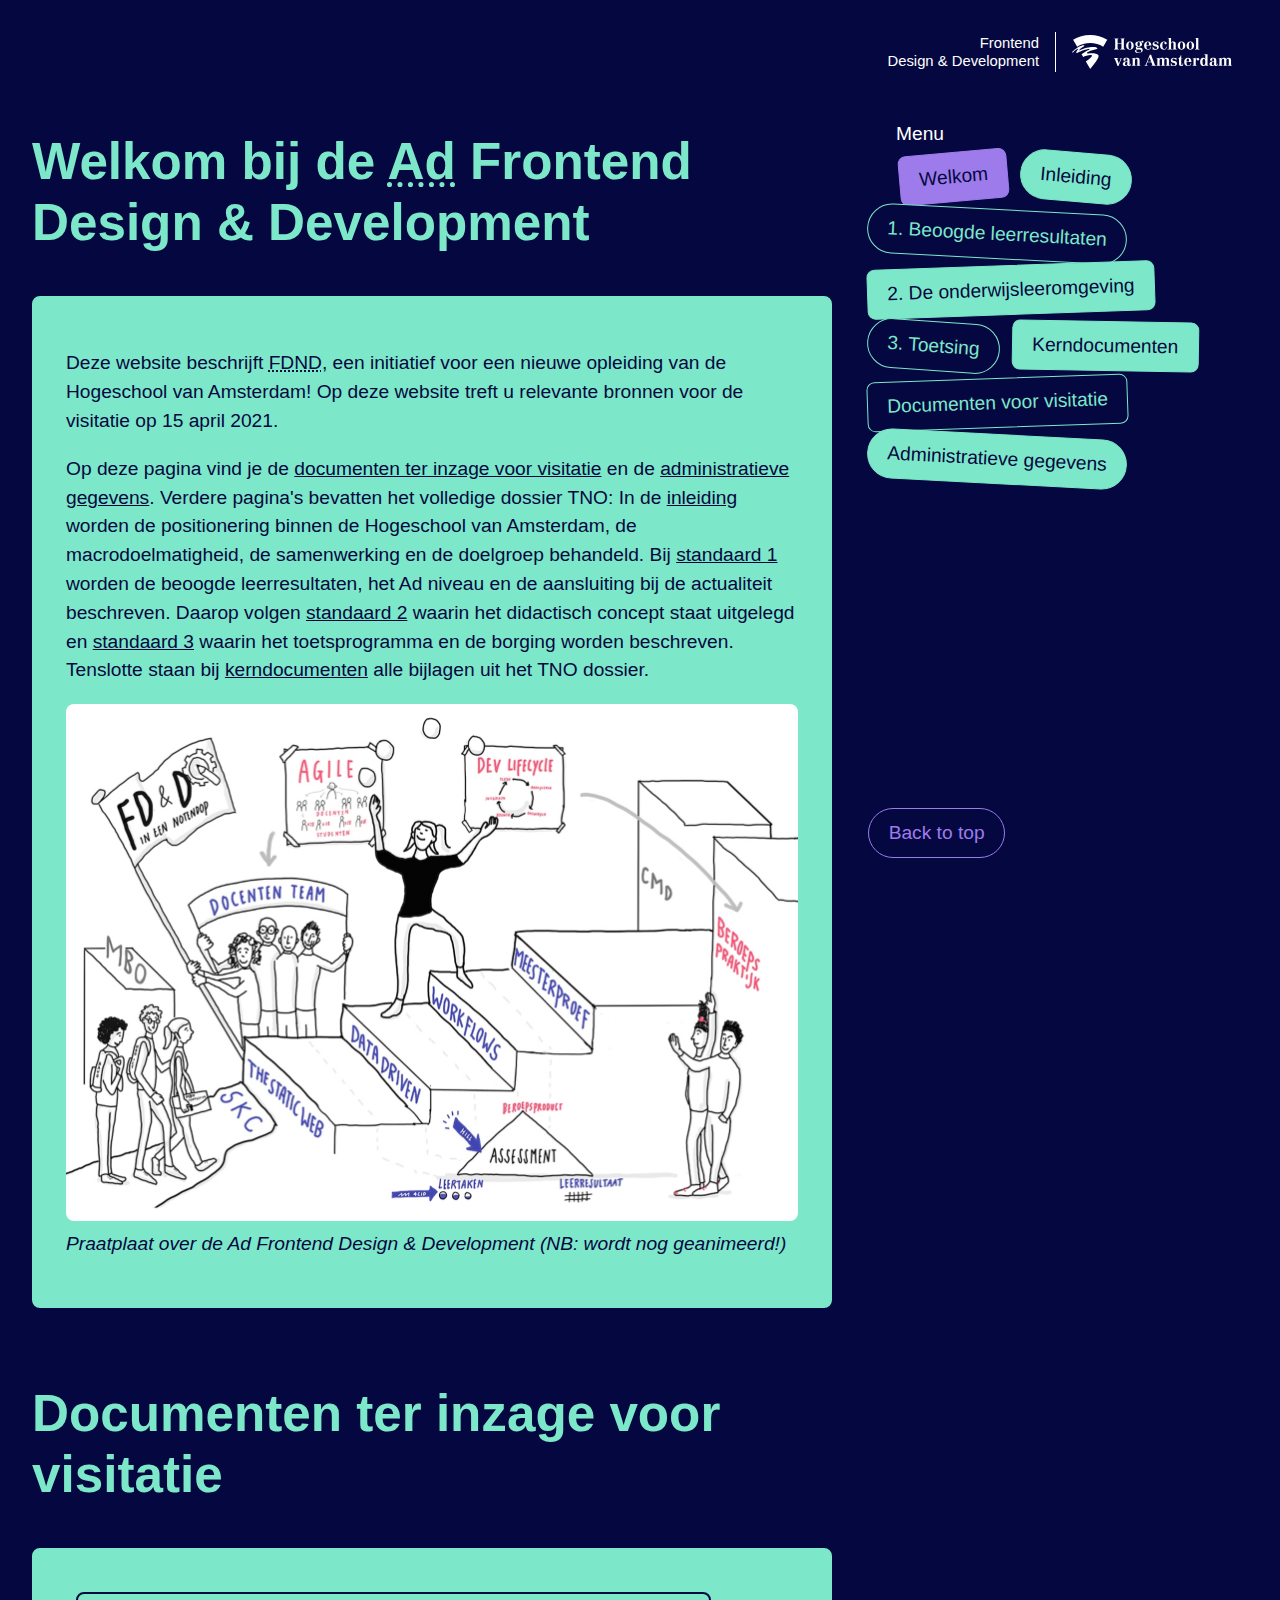
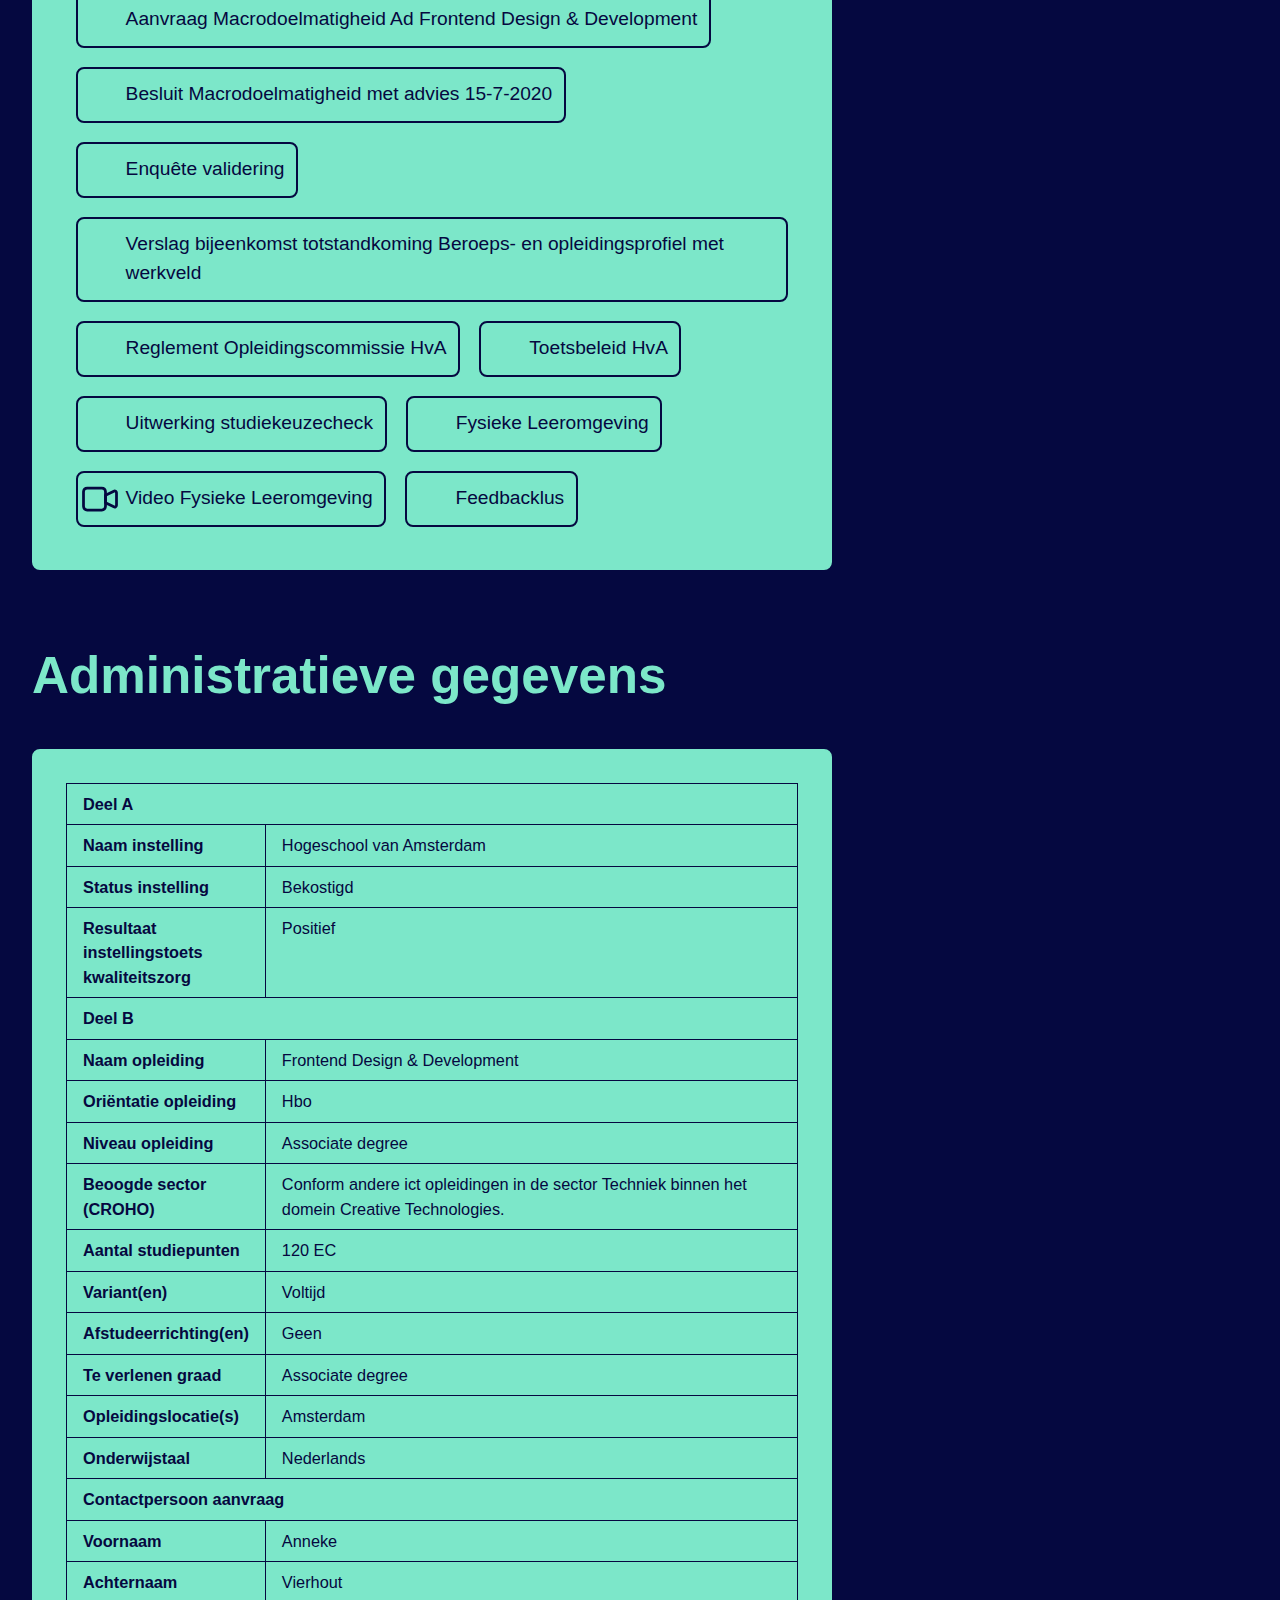
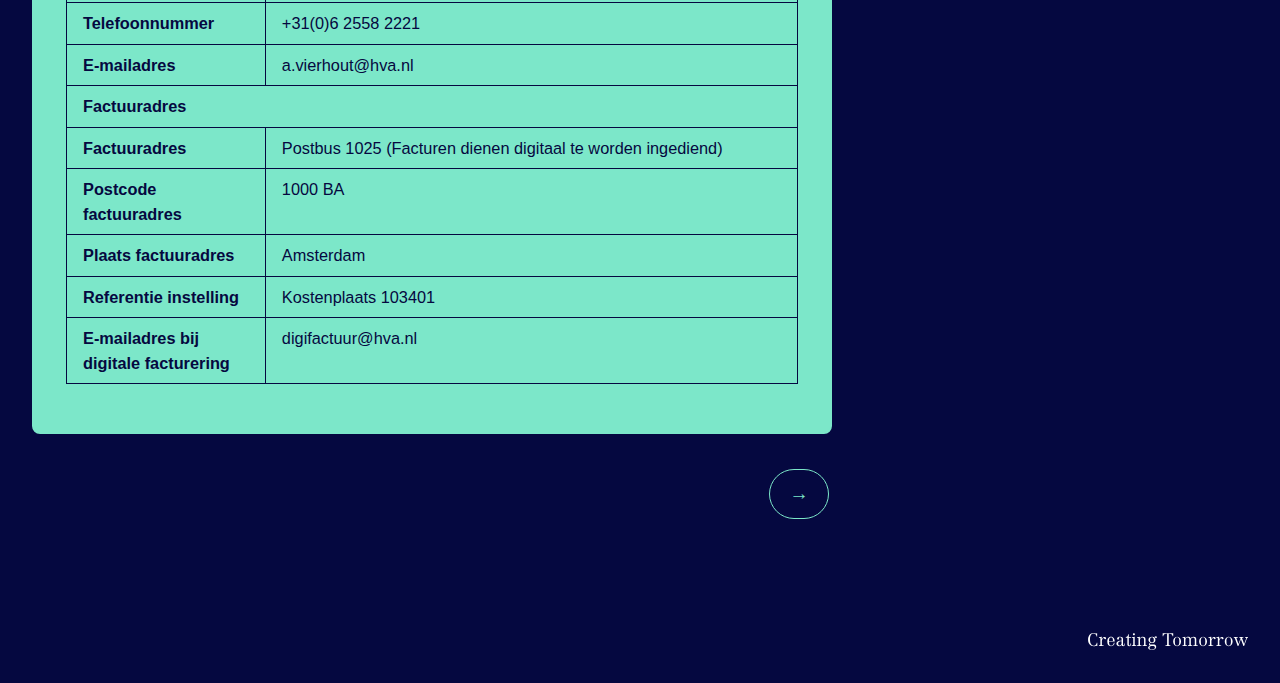
==== index.html @ d1c19afb "Merge branch 'main' of https://github.com/fdnd/visitatie into main" ====
<!DOCTYPE html>
<html lang="nl">
<head>
  <meta charset="UTF-8">
  <meta name="viewport" content="width=device-width, initial-scale=1.0">
  <title>Ad Frontend Design & Development - Visitatie</title>
  <meta name="description" content="Dé 2 jarige HBO opleiding voor Frontend designers en developers in Amsterdam.">
  <meta name="disabled-adaptations" content="watch">

  <meta property="og:url" content="https://visitatie.fdnd.nl">
  <meta property="og:type" content="website">
  <meta property="og:title" content="Ad Frontend Design & Development - Visitatie">
  <meta property="og:description" content="Dé 2 jarige HBO opleiding voor Frontend designers en developers in Amsterdam.">
  <!-- <link rel="stylesheet" href="https://styleguide.fdnd.nl/public/global.css">
  <link rel="stylesheet" href="https://styleguide.fdnd.nl/public/header.css"> -->
  <link rel="stylesheet" href="/public/app.css">
</head>
<body>

  <header>
    <h1><strong>Frontend</strong> Design & Development</h1>
    <img src="/assets/hvalogo.svg" alt="Hogeschool van Amsterdam">
  </header>

  <nav id=menu>
    <h2>Menu</h2>
    <ul>
      <li><a class=active href="index.html">Welkom</a></li>
      <li><a href="inleiding.html">Inleiding</a></li>
      <li><a href="leerresultaten.html">1. Beoogde leerresultaten</a></li>
      <li><a href="onderwijsleeromgeving.html">2. De onderwijsleeromgeving</a></li>
      <li><a href="toetsing.html">3. Toetsing</a></li>
      <li><a href="kerndocumenten.html">Kerndocumenten</a></li>
      <li><a href="#visitatie">Documenten voor visitatie</a></li>
      <li><a href="#administratieve-gegevens">Administratieve gegevens</a></li>
    </ul>
    <a href="#">Back to top</a>
  </nav>

  <main>
    <!-- WELKOM -->
    <article>
      <h2 id="welkom">Welkom bij de <abbr title="Associate degree">Ad</abbr> Frontend Design & Develop&shy;ment </h2>
      <div>
        <p>Deze website beschrijft <abbr title="Frontend Design & Development">FDND</abbr>, een initiatief voor een nieuwe opleiding van de Hogeschool van Amsterdam! Op deze website treft u relevante bronnen voor de visitatie op 15 april 2021.</p>

        <p>Op deze pagina vind je de <a href="#visitatie">documenten ter inzage voor visitatie</a> en de <a href="#administratieve-gegevens">administratieve gegevens</a>. Verdere pagina's bevatten het volledige dossier TNO: In de <a href="inleiding.html">inleiding</a> worden de positionering binnen de Hogeschool van Amsterdam, de macrodoelmatigheid, de samenwerking en de doelgroep behandeld. Bij <a href="leerresultaten.html">standaard 1</a> worden de beoogde leerresultaten, het Ad niveau en de aansluiting bij de actualiteit beschreven. Daarop volgen <a href="onderwijsleeromgeving.html">standaard 2</a> waarin het didactisch concept staat uitgelegd en <a href="toetsting.html">standaard 3</a> waarin het toetsprogramma en de borging worden beschreven. Tenslotte staan bij <a href="kerndocumenten.html">kerndocumenten</a> alle bijlagen uit het TNO dossier.</p>

        <figure>
          <img src="./assets/praatplaat.png" alt="Praatplaat over de Ad Frontend Design & Development">
          <figcaption>Praatplaat over de Ad Frontend Design & Development (NB: wordt nog geanimeerd!)</figcaption>
        </figure>
      </div>
    </article>

    <!-- DOCUMENTEN TER INZAGE -->
    <article id="visitatie">
      <h2>Documenten ter inzage voor visitatie</h2>
      <div>
        <ul>
          <li><a href="/assets/visitatie/AanvraagMacrodoelmatigheidAdFrontendDesignDevelopment.pdf">Aanvraag Macrodoelmatigheid Ad Frontend Design & Development</a></li>
          <li><a href="/assets/visitatie/BesluitMacrodoelmatigheidMetAdvies2020-034.pdf">Besluit Macrodoelmatigheid met advies 15-7-2020</a></li>
          <li><a href="/assets/visitatie/EnqueteWerkveldonderzoek(Responses)FDND.pdf">Enquête validering</a></li>
          <li><a href="/assets/visitatie/WerkveldsessieBeroepsEnOpleidingsprofielFDND.pdf">Verslag bijeenkomst totstandkoming Beroeps- en opleidingsprofiel met werkveld</a></li>
          <li><a href="/assets/visitatie/reglement-opleidingscommissie.pdf">Reglement Opleidingscommissie HvA</a></li>
          <li><a href="/assets/visitatie/toetsbeleid-hva.pdf">Toetsbeleid HvA</a></li>
          <li><a href="/assets/visitatie/StudiekeuzecheckFDND.pdf">Uitwerking studiekeuzecheck</a></li>
          <li><a href="/assets/visitatie/FysiekeLeeromgevingFDND.pdf">Fysieke Leeromgeving</a></li>
          <li><a class="video" href="/assets/visitatie/FysiekeLeeromgevingLBW.mp4">Video Fysieke Leeromgeving</a></li>
          <li><a href="/assets/visitatie/FeedbacklusFDND.pdf">Feedbacklus</a></li>
        </ul>
        </div>
    </article>

    <!-- ADMINISTRATIEVE GEGEVENS -->
    <article id="administratieve-gegevens">
      <h2>Admini&shy;stratieve gegevens</h2>
      <div>
        <div class="scrollable">
          <table>
            <tr><th colspan="2">Deel A</th></tr>
            <tr><th>Naam instelling</th><td>Hogeschool van Amsterdam</td></tr>
            <tr><th>Status instelling</th><td>Bekostigd</td></tr>
            <tr><th>Resultaat instellingstoets kwaliteitszorg</th><td>Positief</td></tr>

            <tr><th colspan="2">Deel B</th></tr>
            <tr><th>Naam opleiding</th><td>Frontend Design & Development</td></tr>
            <tr><th>Oriëntatie opleiding</th><td>Hbo</td></tr>
            <tr><th>Niveau opleiding</th><td>Associate degree</td></tr>
            <tr><th>Beoogde sector (CROHO)</th><td>Conform andere ict opleidingen in de sector Techniek binnen het domein Creative Technologies.</td></tr>
            <tr><th>Aantal studiepunten</th><td>120 EC</td></tr>
            <tr><th>Variant(en)</th><td>Voltijd</td></tr>
            <tr><th>Afstudeerrichting(en)</th><td>Geen</td></tr>
            <tr><th>Te verlenen graad</th><td>Associate degree</td></tr>
            <tr><th>Opleidingslocatie(s)</th><td>Amsterdam</td></tr>
            <tr><th>Onderwijstaal</th><td>Nederlands</td></tr>

            <tr><th colspan="2">Contactpersoon aanvraag</th></tr>
            <tr><th>Voornaam</th><td>Anneke</td></tr>
            <tr><th>Achternaam</th><td>Vierhout</td></tr>
            <tr><th>Telefoonnummer</th><td>+31(0)6 2558 2221</td></tr>
            <tr><th>E-mailadres</th><td>a.vierhout@hva.nl</td></tr>

            <tr><th colspan="2">Factuuradres</th></tr>
            <tr><th>Factuuradres</th><td>Postbus 1025 (Facturen dienen digitaal te worden ingediend)</td></tr>
            <tr><th>Postcode factuuradres</th><td>1000 BA</td></tr>
            <tr><th>Plaats factuuradres</th><td>Amsterdam</td></tr>
            <tr><th>Referentie instelling</th><td>Kostenplaats 103401</td></tr>
            <tr><th>E-mailadres bij digitale facturering</th><td>digifactuur@hva.nl</td></tr>
          </table>
        </div>
      </div>

    </article>

    <nav id=pagination>
      &nbsp;
      <a href="inleiding.html" title="volgende pagina: Inleiding">&rarr;</a>
    </nav>
    
  </main>

  <footer>
  </footer>

</body>
</html>
---- public/app.css ----
/* --global-- */
:root {
	--primary: #fff;
	--secondary: #050840;
	--highlight-primary:#7ce7c9;
	--highlight-secondary: #9d7beb;
   	--radius:.5rem;
    --pill: 2rem;
}
*,
*::before,
*::after {
	box-sizing: border-box;
}
html, body {
	position: relative;
}
html {
    line-height: 1.5;
    scroll-behavior: smooth;
}
body {
    margin: 0; padding: 0;
    box-sizing: border-box;
    font-family: "Open Sans", sans-serif;
    font-size: 1.2rem;
    background: var(--secondary);
    color: var(--primary);

    /* Creating Tomorrow payoff */
    background-image: url(/assets/hvapayoff.svg);
    background-position: bottom 2rem right 2rem;
    background-repeat: no-repeat;
    background-size: 10rem;
}
img {
	max-width:100%;
}
svg {
	width: 1.75rem;
	stroke: var(--secondary);
	stroke-width: 1.5;
	fill:none;
	stroke-linecap:round;
	stroke-linejoin: round;
}
mark {
    background-color: yellow;
}
a {
    color: var(--secondary);
    text-decoration: underline;
}
figure {
    margin: 1rem 0;
}
figcaption {
    color: var(--secondary);
    font-style: italic;
    font-size: 1em;
    padding-left:0
}
main img {
    border-radius: var(--radius);
}

/* HVA HEADER */
header {
    display: flex;
    padding: 1rem 2rem 0 0;
    flex-direction: row;
    justify-content: space-between;
    align-items: center;
    justify-content: flex-end;
}
header img {
    width: 10rem;
}
header h1 {
    color: var(--primary);
    font-size: calc(12px + 2 * ((100vw - 320px) / 680));
    font-weight: normal;
    line-height:1.25;
    margin: 0 1rem;
    text-align:right;
    padding:.1rem 1rem .1rem 0;
    border-right:1px solid var(--primary);
    display: flex;
    flex-direction: column;
    align-items: flex-end;
}
header h1 strong {
    font-weight: normal;
    position: relative;
    display:flex;
}

/* NAVIGATIE */
nav#menu {
    padding: 1rem;
    margin-top: 2rem;
}
nav#menu h2{
    font-size: 1em;
    font-weight: normal;
}
nav#menu ul {
    margin:0; padding:0;
    display: inline;
    list-style:none;
}
nav#menu ul li {
    display: inline;
}
nav#menu a {
    display: inline-block;
    margin: .2rem;
    padding: .6rem 1.2rem;
    background:var(--secondary);
    color: var(--highlight-primary);
    border: 1px solid var(--highlight-primary);
    border-radius: var(--pill);
    font-weight: normal;
    text-decoration: none;
}
nav#menu a:hover,
nav#menu a:focus {
    background:var(--highlight-primary);
    color: var(--secondary);
}
nav#menu li:nth-of-type(1) a {
    border-radius: var(--radius);
    transform-origin: center center;
    transform: rotate(-5deg);
}
nav#menu li:nth-of-type(2) a {
    transform-origin: center center;
    transform: rotate(5deg);
    background:var(--highlight-primary);
    color: var(--secondary);
}
nav#menu li:nth-of-type(2) a:hover,
nav#menu li:nth-of-type(2) a:focus {
    background:var(--secondary);
    color: var(--highlight-primary);
}
nav#menu li:nth-of-type(3) a {
    transform-origin: center center;
    transform: rotate(3deg);
}
nav#menu li:nth-of-type(4) a {
    border-radius: var(--radius);
    transform-origin: center center;
    transform: rotate(-2deg);
    background:var(--highlight-primary);
    color: var(--secondary);
}
nav#menu li:nth-of-type(4) a:hover,
nav#menu li:nth-of-type(4) a:focus {
    background:var(--secondary);
    color: var(--highlight-primary);
}
nav#menu li:nth-of-type(5) a {
    transform-origin: center center;
    transform: rotate(4deg);
}
nav#menu li:nth-of-type(6) a {
    border-radius: var(--radius);
    background:var(--highlight-primary);
    color: var(--secondary);
    transform-origin: center center;
    transform: rotate(1deg);
}
nav#menu li:nth-of-type(6) a:hover,
nav#menu li:nth-of-type(6) a:focus {
    background:var(--secondary);
    color: var(--highlight-primary);
}
nav#menu li:nth-of-type(7) a {
    border-radius: var(--radius);
    transform-origin: center center;
    transform: rotate(-2deg);
}
nav#menu li:nth-of-type(8) a {
    background:var(--highlight-primary);
    color: var(--secondary);
    transform-origin: center center;
    transform: rotate(3deg);
}
nav#menu li:nth-of-type(8) a:hover,
nav#menu li:nth-of-type(8) a:focus {
    background:var(--secondary);
    color: var(--highlight-primary);
}

nav#menu li:nth-of-type(1) a.active,
nav#menu li:nth-of-type(2) a.active,
nav#menu li:nth-of-type(3) a.active,
nav#menu li:nth-of-type(4) a.active,
nav#menu li:nth-of-type(5) a.active,
nav#menu li:nth-of-type(6) a.active,
nav#menu li:nth-of-type(7) a.active,
nav#menu li:nth-of-type(8) a.active {
    background: var(--highlight-secondary);
    border-color: var(--highlight-secondary);
    color: var(--secondary);
}
nav#menu > a {
    position: fixed;
    bottom: 2em;
    right: 1em;
    color: var(--highlight-secondary);
    border-color: var(--highlight-secondary);
}
nav#menu > a:hover,
nav#menu > a:focus {
    background: var(--highlight-secondary);
    color: var(--secondary);
}

/* PAGINATION */
nav#pagination{
    margin: 0; 
    padding: 0.5rem;
    display: flex;
    justify-content:space-between;
    align-items: center;
    flex-wrap: wrap;
}
nav#pagination a{
    display: inline-block;
    margin: .2rem;
    padding: .6rem 1.2rem;
    background:var(--secondary);
    color: var(--highlight-primary);
    border: 1px solid var(--highlight-primary);
    border-radius: var(--pill);
    font-weight: normal;
    text-decoration: none;
}
nav#pagination a:hover,
nav#pagination a:focus {
    background:var(--highlight-primary);
    color: var(--secondary);
}

/* ARTICLES */
article {
    margin: 0; padding: 0.5rem;
}
article > div {
    padding: 1rem;
    background: var(--highlight-primary);
    color:var(--secondary);
    border: 2px solid var(--highlight-primary);
    border-radius: var(--radius);
}
article h2 {
    color:var(--highlight-primary);
    font-size: 3.2rem;
    line-height: 1.2;
}
article h3 {
    color: var(--secondary);    
    border-radius: var(--radius);
    margin: 3.2rem 0;

    /* check! */
    font-size: 2.4rem;
    font-weight: normal;
    line-height: 1.2;
}
article#kerndocumenten ul,
article#visitatie ul {
    display: flex;
    flex-direction: row;
    flex-wrap: wrap;
    list-style: none;
    margin: 0; padding: 0;
}
article#kerndocumenten li a,
article#visitatie li a {
    display: block;
    margin: .6rem;
    padding: .6em;
    border: 2px solid var(--secondary);
    border-radius: var(--radius);
    font-weight: normal;
    text-decoration: none;
    background-image: url(/assets/doc.svg);
    background-position: center left;
    background-repeat: no-repeat;
    padding-left: 3rem;
}
article#kerndocumenten li a:hover,
article#visitatie li a:hover {
    background: var(--secondary);
    background-image: url(/assets/doc_hl.svg);
    background-position: center left;
    background-repeat: no-repeat;
    color: var(--highlight-primary);
}
article#visitatie li a.video {
    background-image: url(/assets/vid.svg);
}
article#visitatie li a.video:hover {
    background-image: url(/assets/vid_hl.svg);
}

/* TABLES */
table {
    color: var(--secondary);
    margin-bottom: 1rem;
    font-size: .85em;
    border-collapse: collapse;
}
table caption {
    color: var(--secondary);
    font-style: italic;
    font-size: 1em;
    padding: 0 0 .2rem 0;
}
table * {
    text-align:left;
    vertical-align: top;
    padding:.5rem 1rem;
}
table th,
table td {
    margin: 0;
    border: 1px solid var(--secondary);
}
th:first-of-type {
    width:2rem
}
table th {
    width:20%;
}
table sup {
    padding: 0;
    font-size: .6rem;
}
table.leerresultaten tbody th {
    white-space: nowrap;
    vertical-align: top;
}
table#organogram tr:nth-of-type(2) th {
    vertical-align: bottom;
}
table#semester td span,
table#semester td em,
table#semester td:nth-of-type(4),
table#semester td:nth-of-type(8) {
    white-space: nowrap;
}
div.scrollable {
    overflow-x:auto;
}
footer {
    display:flex;
    justify-content: flex-end;
    align-items: flex-end;
    margin-top: 6rem;
    padding:1rem 0 1rem 1rem;
}

@media (min-width:60rem) {
    body {
        display: grid;
        padding: 1rem;
        grid-template-columns: auto 26rem;
        grid-template-areas:
            "header header"
            "main nav"
            "footer footer";
    }
    header {
        grid-area: header;
    }
    main {
        max-width: calc(100vw - 28rem);
        grid-area: main;
    }
    article { padding: 1rem;}
    article > div { padding: 2rem;}
    nav#pagination{ padding: 1rem;}
    nav#menu {
        /* display: inline-block; */
        grid-area: nav;
    }
    nav#menu > a {
        right: 17rem;
    }
    nav#menu h2 {
        margin:0 0 0 2rem;
    }
    nav#menu ul {
        padding:0 2rem
    }
    nav#menu ul li {
        white-space: nowrap;
    }
    footer {
        grid-area: footer;
    }
}
@media (min-width: 90rem) {
    body {
        display: grid;
        padding: 1rem;
        grid-template-columns: 60rem 30rem auto;
        grid-template-areas:
            "header header header"
            "main nav ."
            "footer footer footer";
    }
    nav#menu > a {
        left: 62rem;
        right: auto;
    }
}
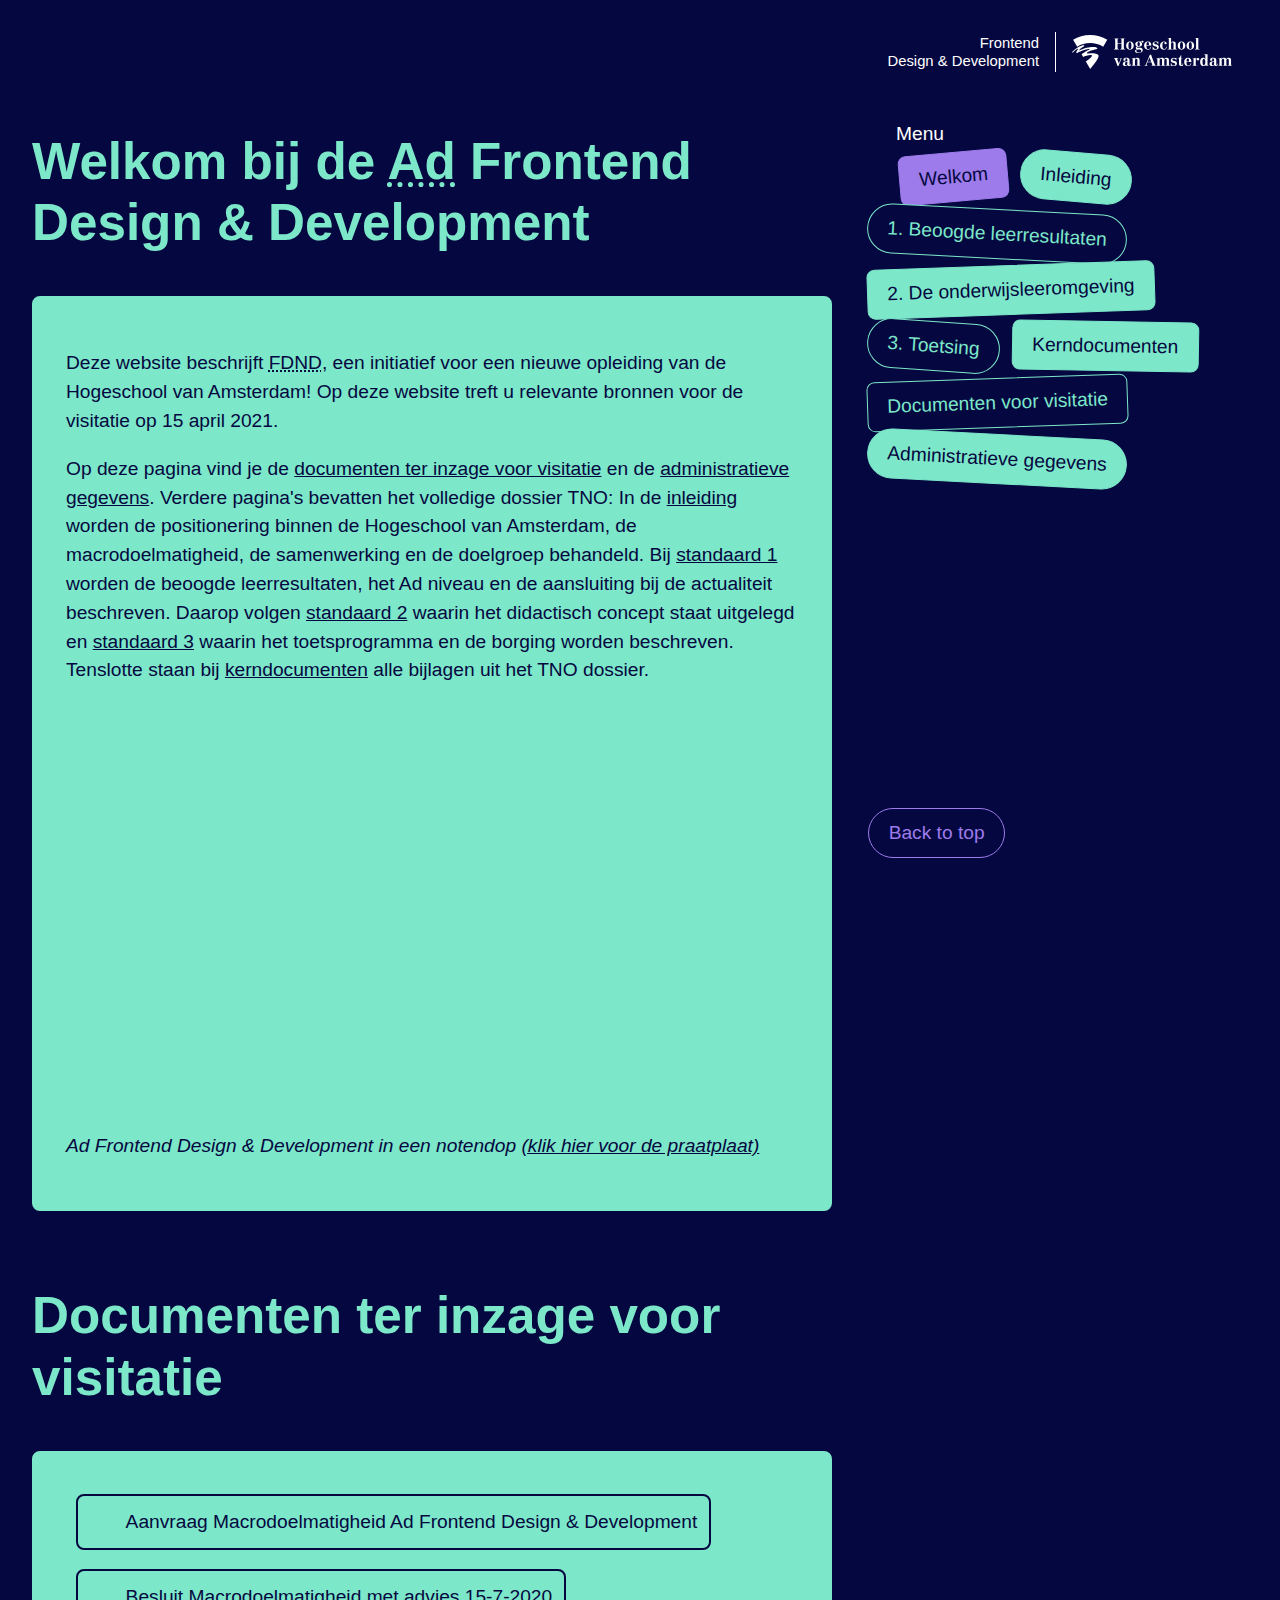
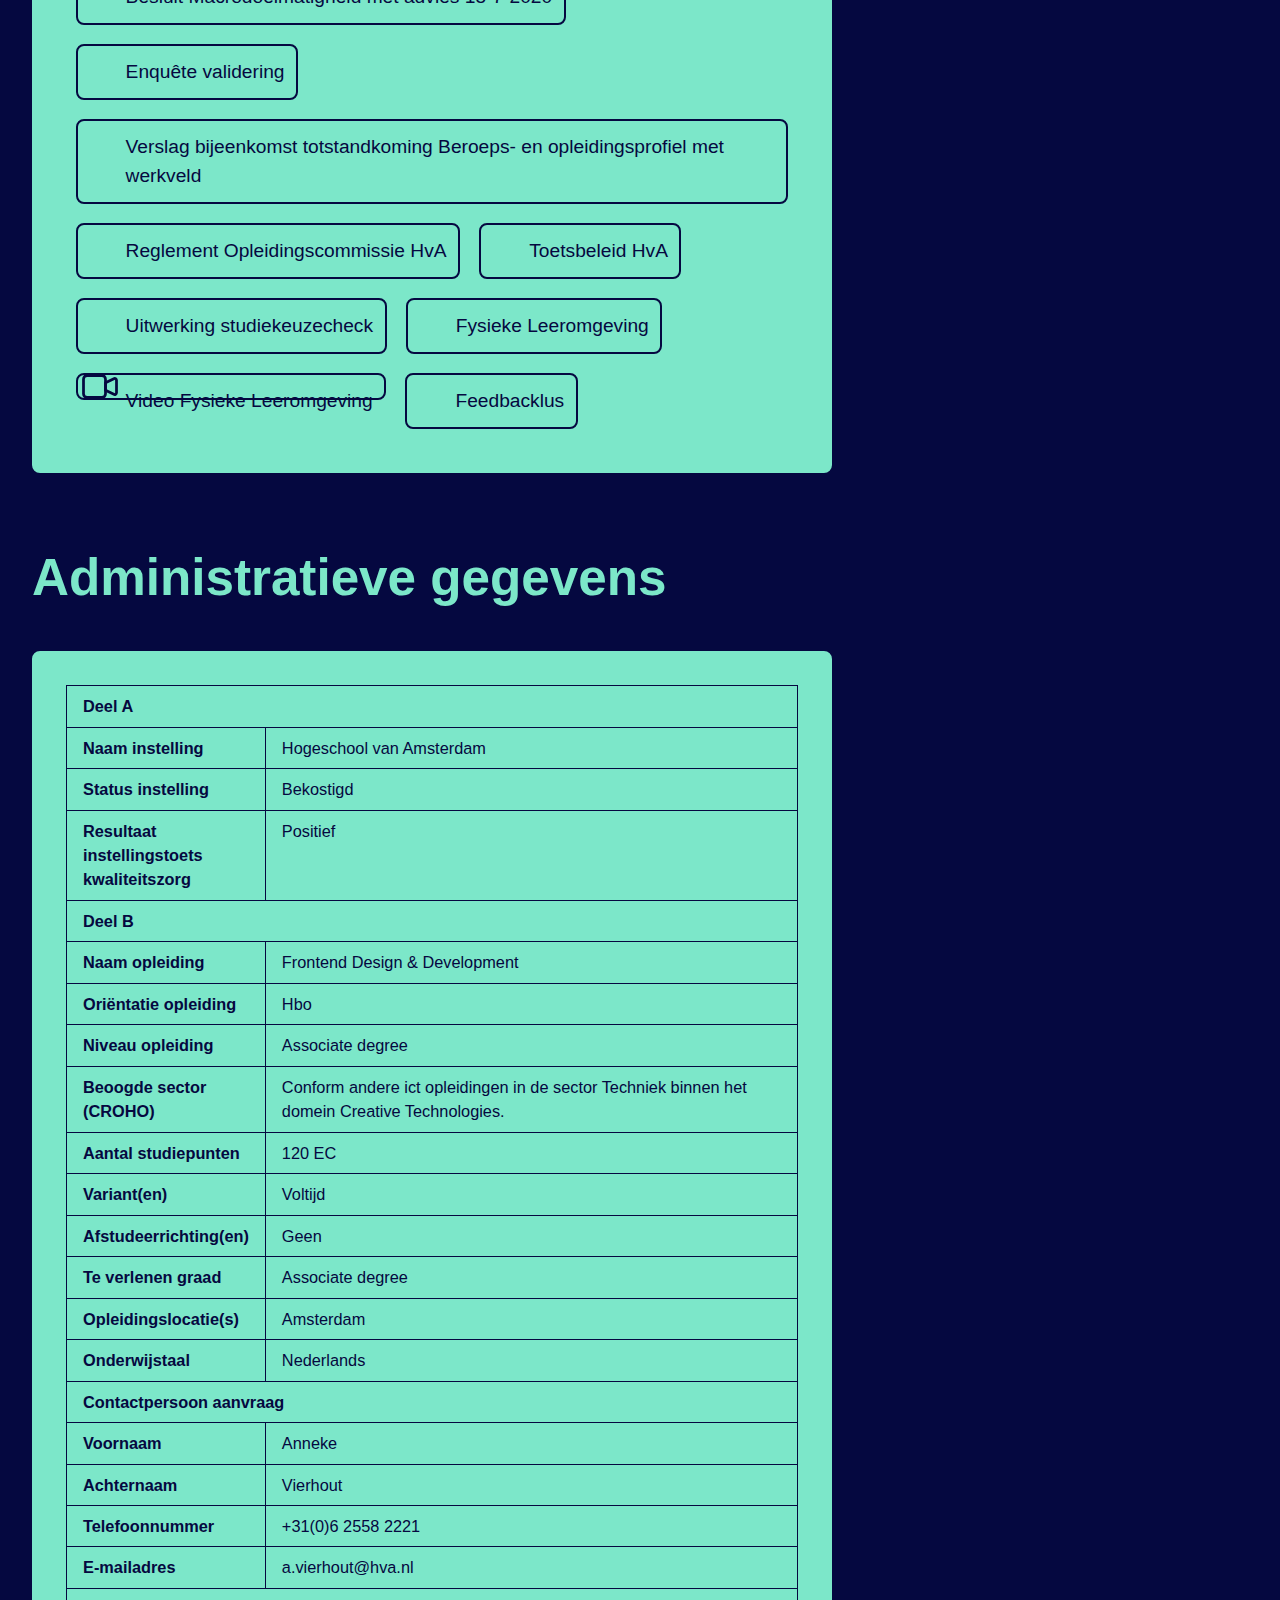
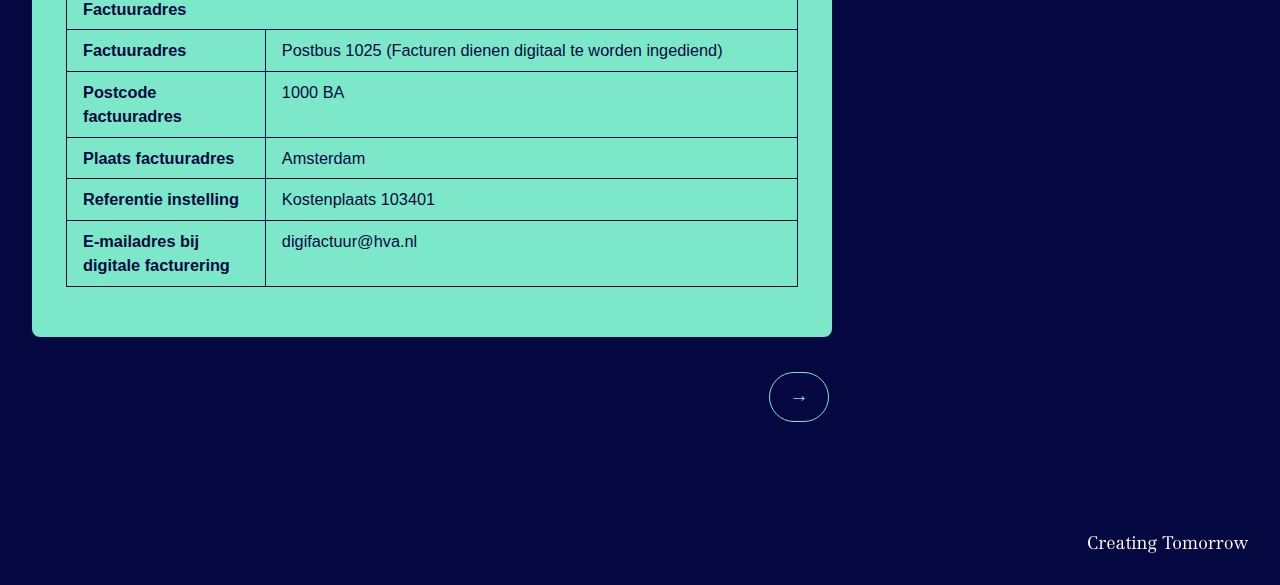
==== commit 4e864f4b: "implemented video" ====
--- a/index.html
+++ b/index.html
@@ -46,9 +46,12 @@
 
         <p>Op deze pagina vind je de <a href="#visitatie">documenten ter inzage voor visitatie</a> en de <a href="#administratieve-gegevens">administratieve gegevens</a>. Verdere pagina's bevatten het volledige dossier TNO: In de <a href="inleiding.html">inleiding</a> worden de positionering binnen de Hogeschool van Amsterdam, de macrodoelmatigheid, de samenwerking en de doelgroep behandeld. Bij <a href="leerresultaten.html">standaard 1</a> worden de beoogde leerresultaten, het Ad niveau en de aansluiting bij de actualiteit beschreven. Daarop volgen <a href="onderwijsleeromgeving.html">standaard 2</a> waarin het didactisch concept staat uitgelegd en <a href="toetsting.html">standaard 3</a> waarin het toetsprogramma en de borging worden beschreven. Tenslotte staan bij <a href="kerndocumenten.html">kerndocumenten</a> alle bijlagen uit het TNO dossier.</p>
 
+        <div class="video">
+          <iframe width="560" height="315" src="https://www.youtube.com/embed/E86bro4J6zc?modestbranding=1&autohide=1&showinfo=0&controls=0" frameborder="0" allow="accelerometer; autoplay; encrypted-media; gyroscope; picture-in-picture" allowfullscreen></iframe>
+          
+        </div>
         <figure>
-          <img src="./assets/praatplaat.png" alt="Praatplaat over de Ad Frontend Design & Development">
-          <figcaption>Praatplaat over de Ad Frontend Design & Development (NB: wordt nog geanimeerd!)</figcaption>
+          <figcaption>Ad Frontend Design & Development in een notendop <a href="./assets/praatplaat.png">(klik hier voor de praatplaat)</a></figcaption>
         </figure>
       </div>
     </article>
@@ -64,7 +67,7 @@
           <li><a href="/assets/visitatie/WerkveldsessieBeroepsEnOpleidingsprofielFDND.pdf">Verslag bijeenkomst totstandkoming Beroeps- en opleidingsprofiel met werkveld</a></li>
           <li><a href="/assets/visitatie/reglement-opleidingscommissie.pdf">Reglement Opleidingscommissie HvA</a></li>
           <li><a href="/assets/visitatie/toetsbeleid-hva.pdf">Toetsbeleid HvA</a></li>
-          <li><a href="/assets/visitatie/StudiekeuzecheckFDND.pdf">Uitwerking studiekeuzecheck</a></li>
+          <li><a href="/assets/visitatie/Studiekeuzecheck.pdf">Uitwerking studiekeuzecheck</a></li>
           <li><a href="/assets/visitatie/FysiekeLeeromgevingFDND.pdf">Fysieke Leeromgeving</a></li>
           <li><a class="video" href="/assets/visitatie/FysiekeLeeromgevingLBW.mp4">Video Fysieke Leeromgeving</a></li>
           <li><a href="/assets/visitatie/FeedbacklusFDND.pdf">Feedbacklus</a></li>
--- a/public/app.css
+++ b/public/app.css
@@ -59,6 +59,21 @@
     font-style: italic;
     font-size: 1em;
     padding-left:0
+}
+.video {
+    position: relative;
+    padding-bottom: 56.25%; /* 16:9 */
+    height: 0;
+}
+.video iframe {
+    position: absolute;
+    top: 0;
+    left: 0;
+    width: 100%;
+    height: 100%;
+}
+.video p {
+    clear: both;
 }
 main img {
     border-radius: var(--radius);
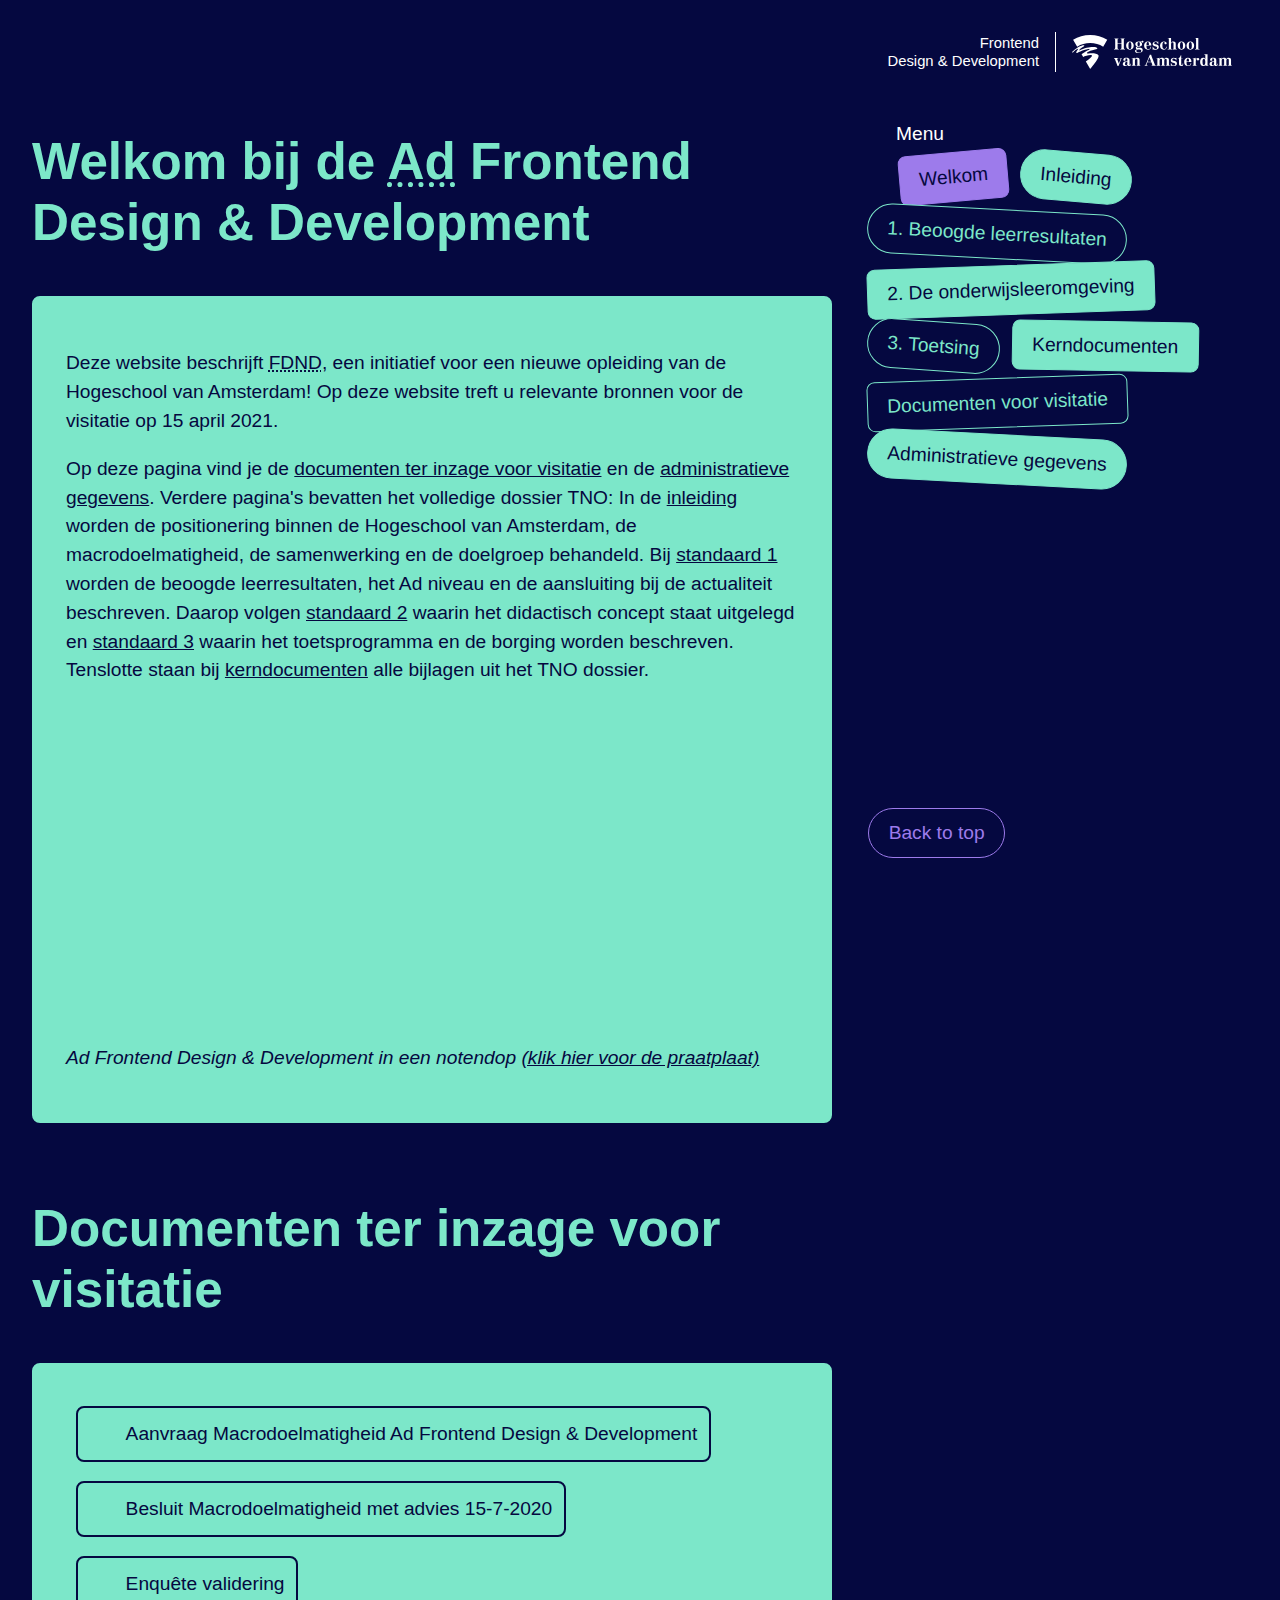
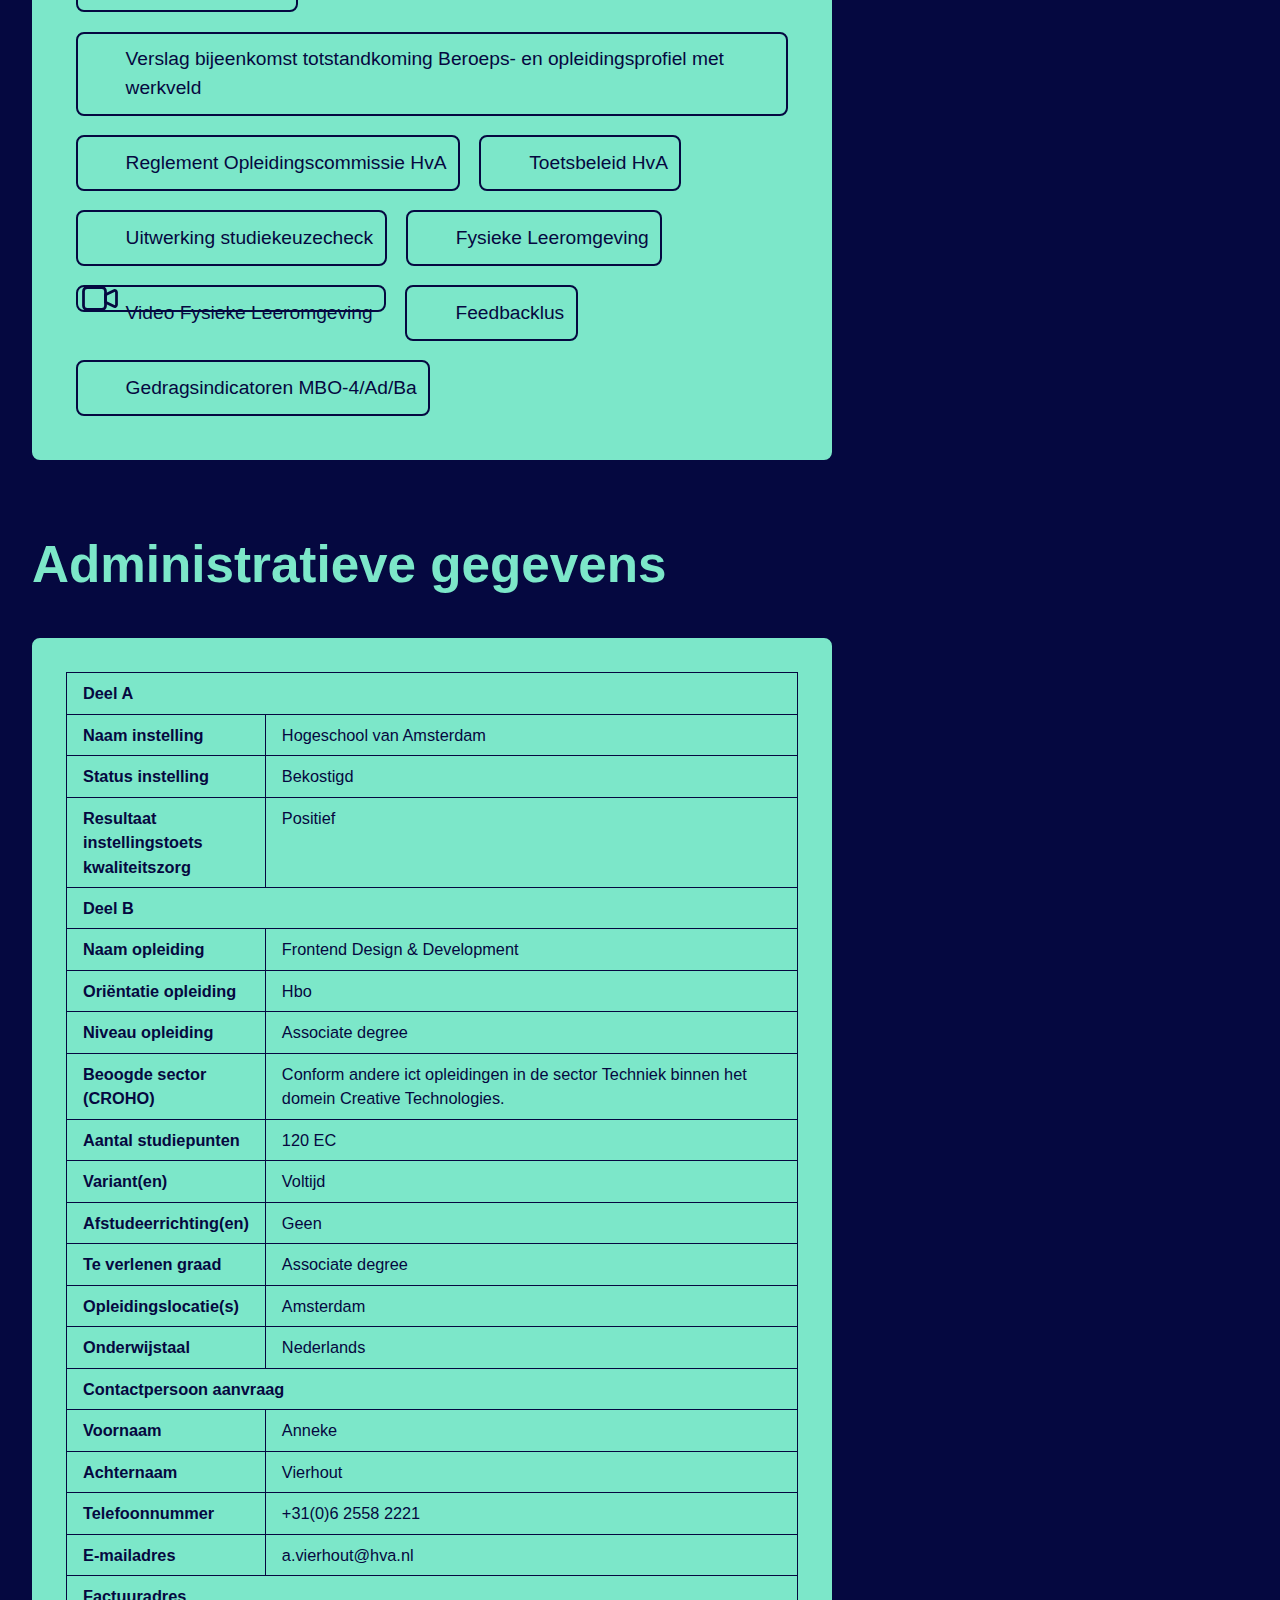
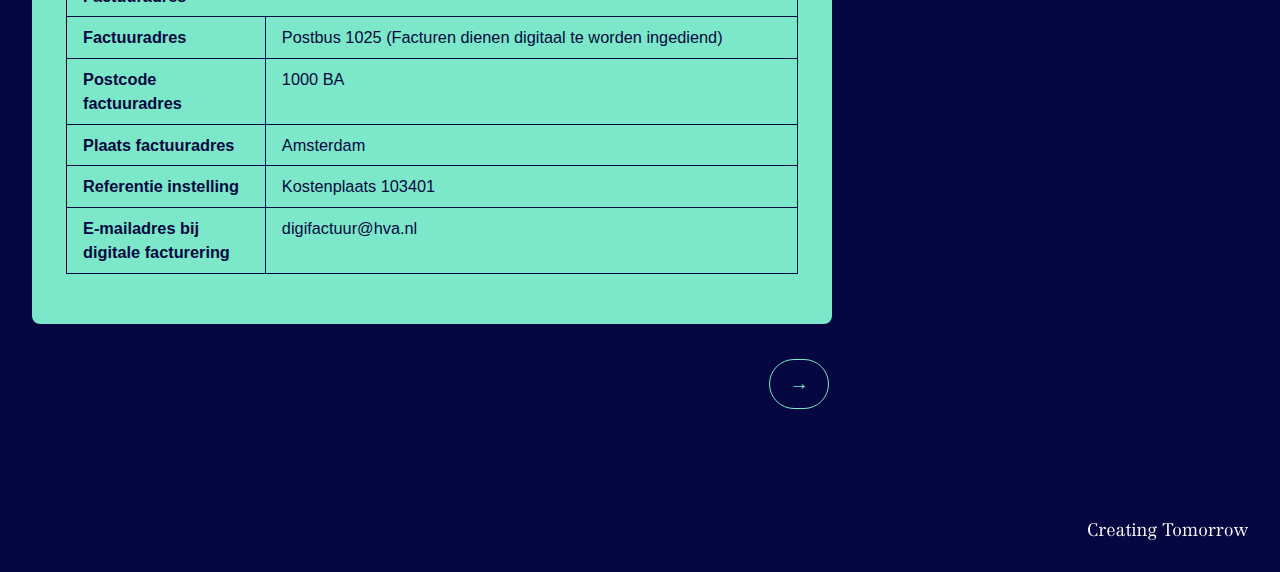
==== commit a09c1dc3: "Added MBO/Ad/Ba difference" ====
--- a/index.html
+++ b/index.html
@@ -46,8 +46,8 @@
 
         <p>Op deze pagina vind je de <a href="#visitatie">documenten ter inzage voor visitatie</a> en de <a href="#administratieve-gegevens">administratieve gegevens</a>. Verdere pagina's bevatten het volledige dossier TNO: In de <a href="inleiding.html">inleiding</a> worden de positionering binnen de Hogeschool van Amsterdam, de macrodoelmatigheid, de samenwerking en de doelgroep behandeld. Bij <a href="leerresultaten.html">standaard 1</a> worden de beoogde leerresultaten, het Ad niveau en de aansluiting bij de actualiteit beschreven. Daarop volgen <a href="onderwijsleeromgeving.html">standaard 2</a> waarin het didactisch concept staat uitgelegd en <a href="toetsting.html">standaard 3</a> waarin het toetsprogramma en de borging worden beschreven. Tenslotte staan bij <a href="kerndocumenten.html">kerndocumenten</a> alle bijlagen uit het TNO dossier.</p>
 
-        <div class="video">
-          <iframe width="560" height="315" src="https://www.youtube.com/embed/E86bro4J6zc?modestbranding=1&autohide=1&showinfo=0&controls=0" frameborder="0" allow="accelerometer; autoplay; encrypted-media; gyroscope; picture-in-picture" allowfullscreen></iframe>
+        <div class="video-container">
+          <iframe width="560" height="315" src="https://www.youtube.com/embed/E86bro4J6zc?modestbranding=1&autohide=1&showinfo=0&controls=0&hl=nl" frameborder="0" allow="accelerometer; autoplay; encrypted-media; gyroscope; picture-in-picture" allowfullscreen></iframe>
           
         </div>
         <figure>
@@ -67,10 +67,11 @@
           <li><a href="/assets/visitatie/WerkveldsessieBeroepsEnOpleidingsprofielFDND.pdf">Verslag bijeenkomst totstandkoming Beroeps- en opleidingsprofiel met werkveld</a></li>
           <li><a href="/assets/visitatie/reglement-opleidingscommissie.pdf">Reglement Opleidingscommissie HvA</a></li>
           <li><a href="/assets/visitatie/toetsbeleid-hva.pdf">Toetsbeleid HvA</a></li>
-          <li><a href="/assets/visitatie/Studiekeuzecheck.pdf">Uitwerking studiekeuzecheck</a></li>
+          <li><a href="/assets/visitatie/StudiekeuzecheckFDND.pdf">Uitwerking studiekeuzecheck</a></li>
           <li><a href="/assets/visitatie/FysiekeLeeromgevingFDND.pdf">Fysieke Leeromgeving</a></li>
           <li><a class="video" href="/assets/visitatie/FysiekeLeeromgevingLBW.mp4">Video Fysieke Leeromgeving</a></li>
           <li><a href="/assets/visitatie/FeedbacklusFDND.pdf">Feedbacklus</a></li>
+          <li><a href="/assets/visitatie/mbo-ad-ba_voor_website_midres.pdf">Gedragsindicatoren MBO-4/Ad/Ba</a></li>
         </ul>
         </div>
     </article>
--- a/public/app.css
+++ b/public/app.css
@@ -71,6 +71,7 @@
     left: 0;
     width: 100%;
     height: 100%;
+    border-radius: var(--radius);
 }
 .video p {
     clear: both;
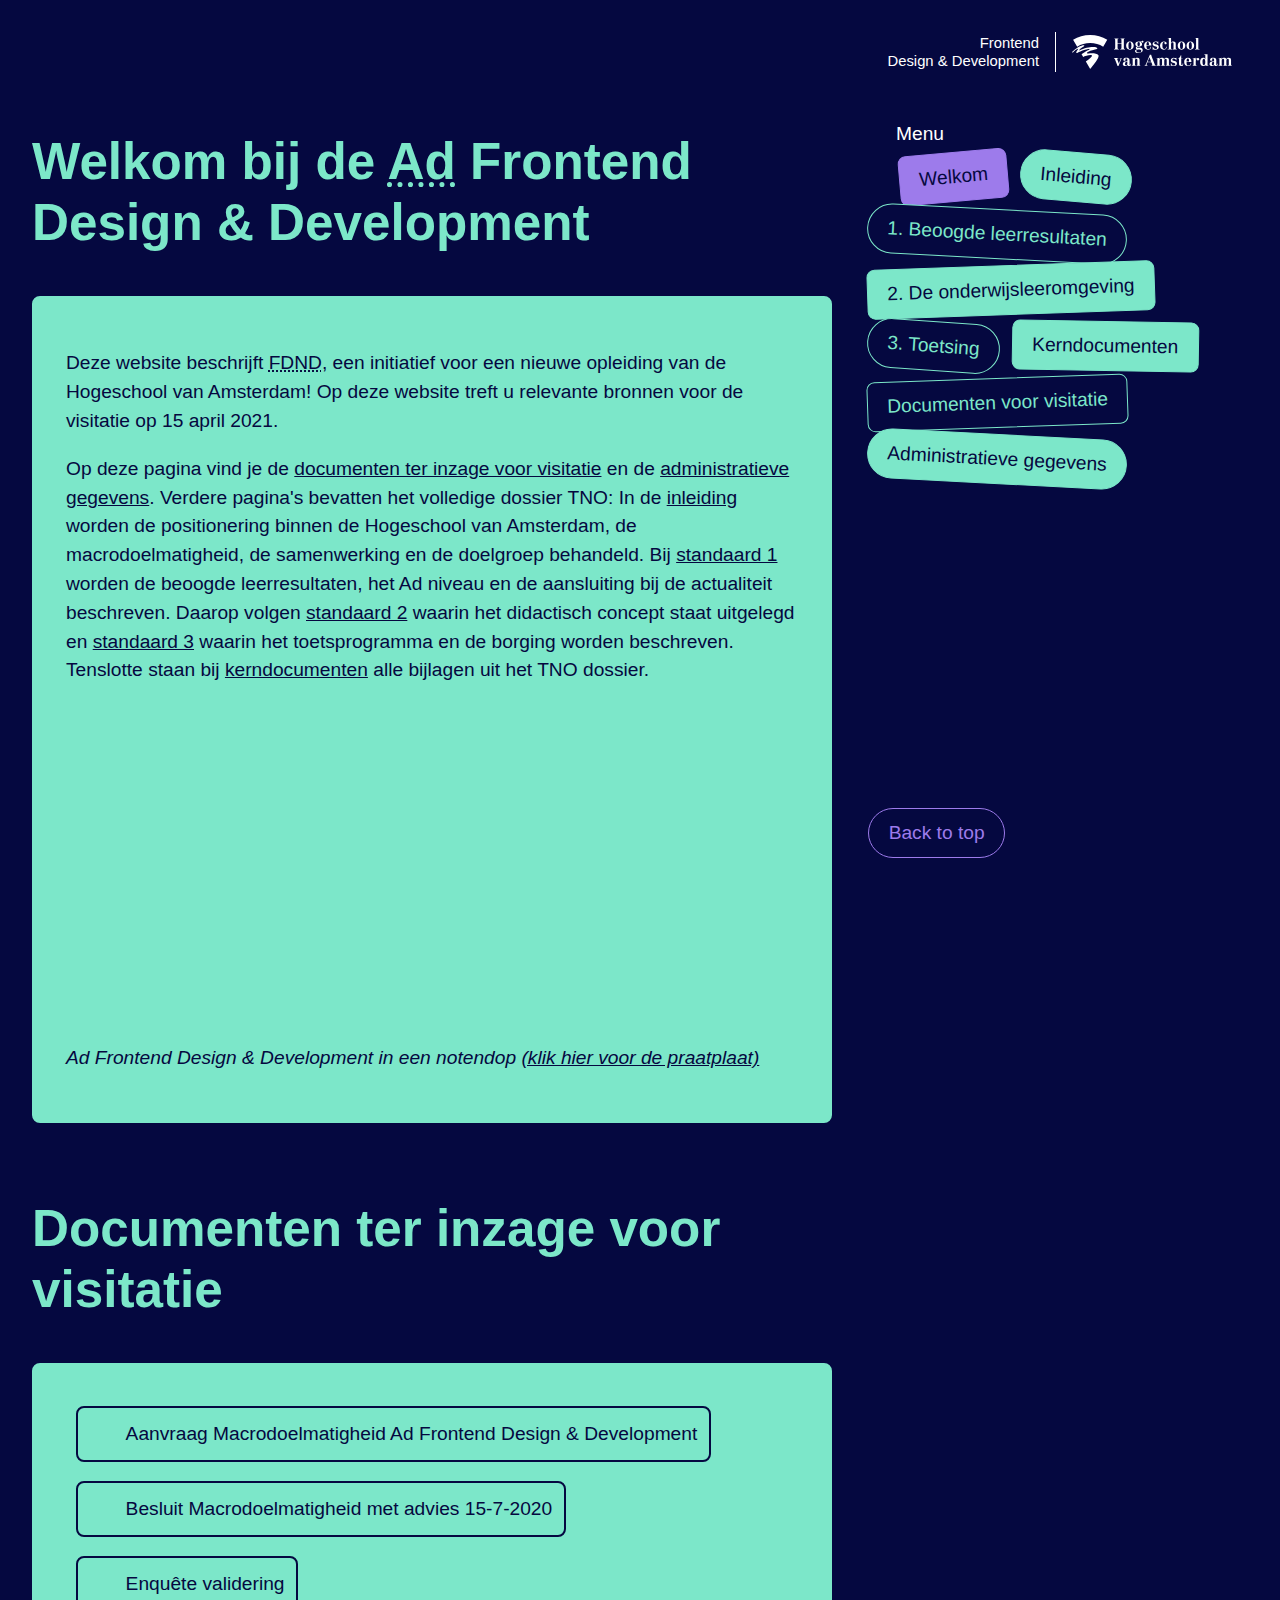
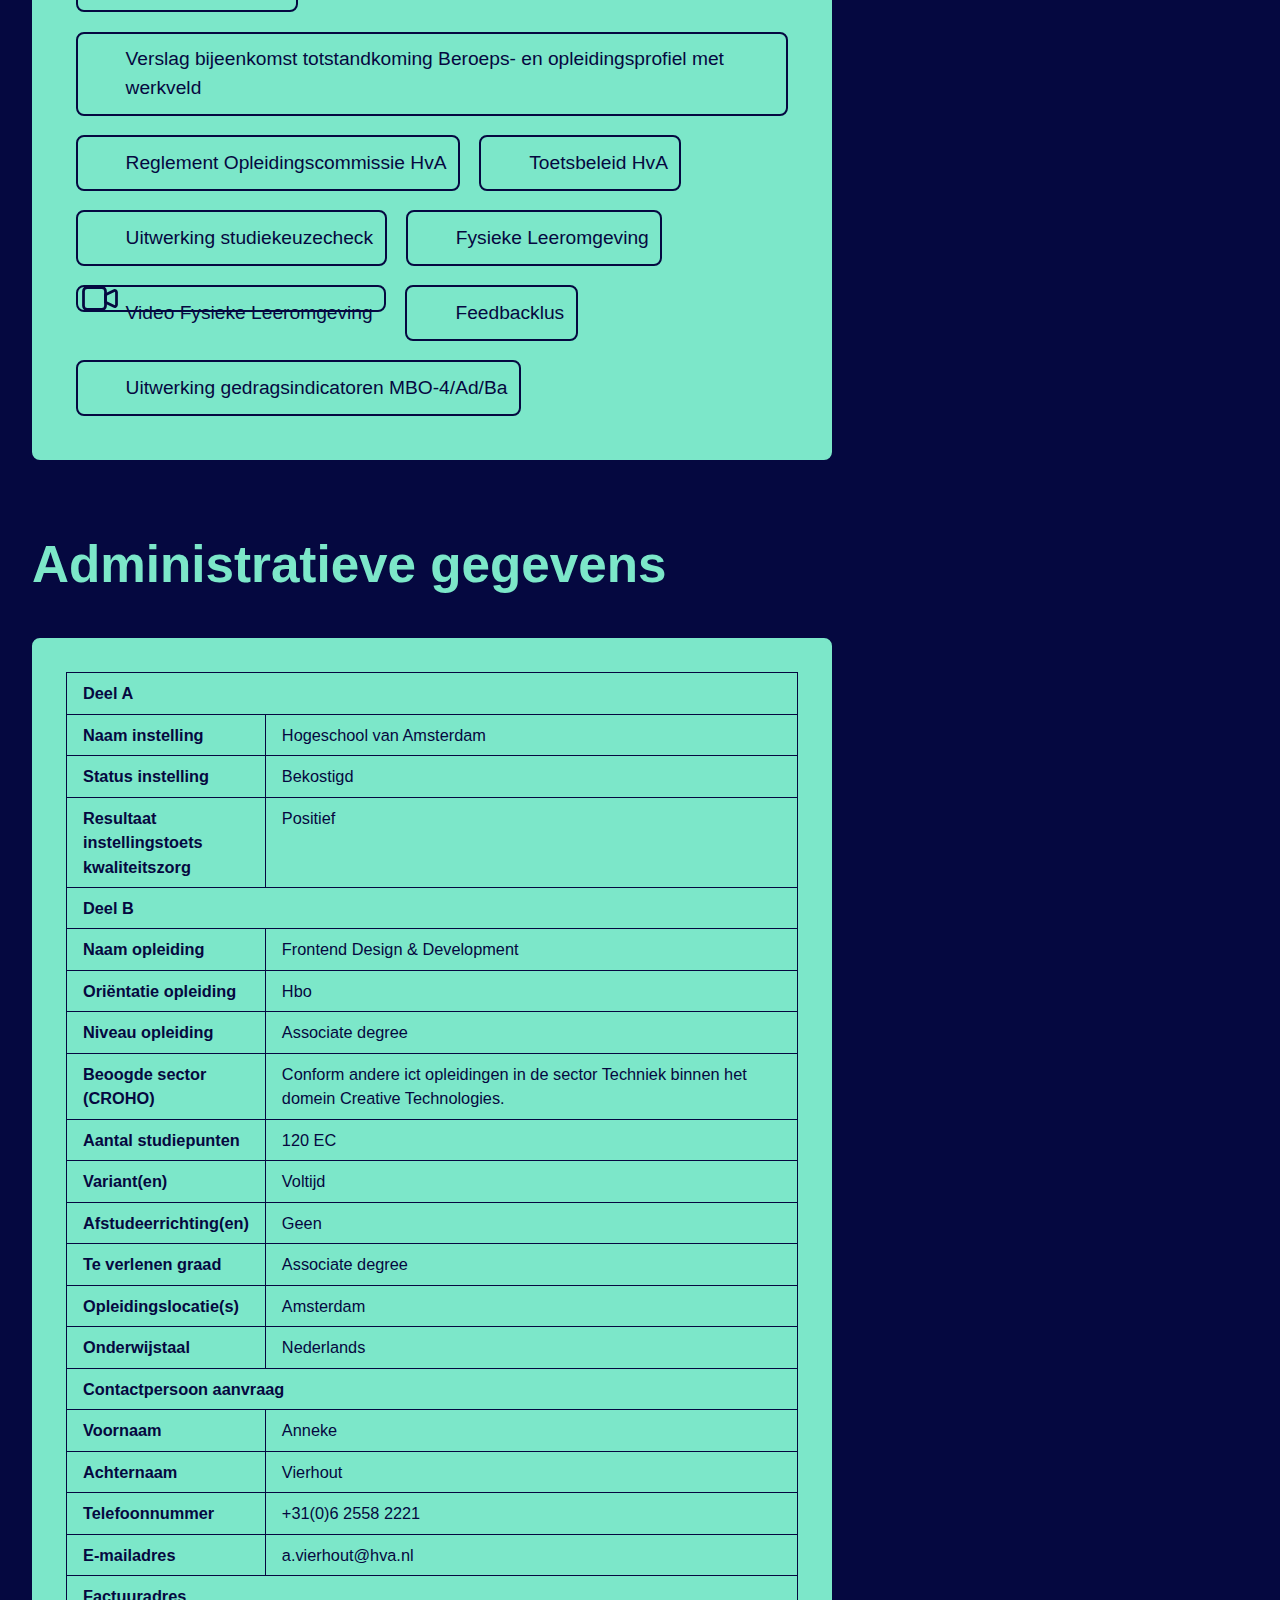
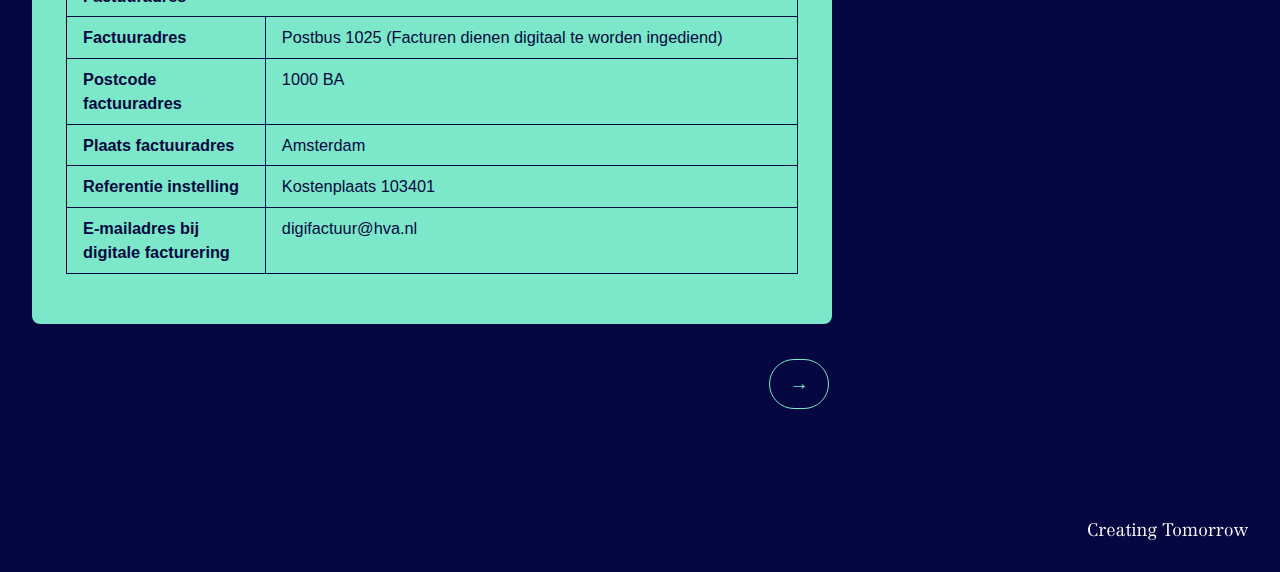
==== commit 1ef2022d: "Update index.html" ====
--- a/index.html
+++ b/index.html
@@ -71,7 +71,7 @@
           <li><a href="/assets/visitatie/FysiekeLeeromgevingFDND.pdf">Fysieke Leeromgeving</a></li>
           <li><a class="video" href="/assets/visitatie/FysiekeLeeromgevingLBW.mp4">Video Fysieke Leeromgeving</a></li>
           <li><a href="/assets/visitatie/FeedbacklusFDND.pdf">Feedbacklus</a></li>
-          <li><a href="/assets/visitatie/mbo-ad-ba_voor_website_midres.pdf">Gedragsindicatoren MBO-4/Ad/Ba</a></li>
+          <li><a href="/assets/visitatie/mbo-ad-ba_voor_website_midres.pdf">Uitwerking gedragsindicatoren MBO-4/Ad/Ba</a></li>
         </ul>
         </div>
     </article>
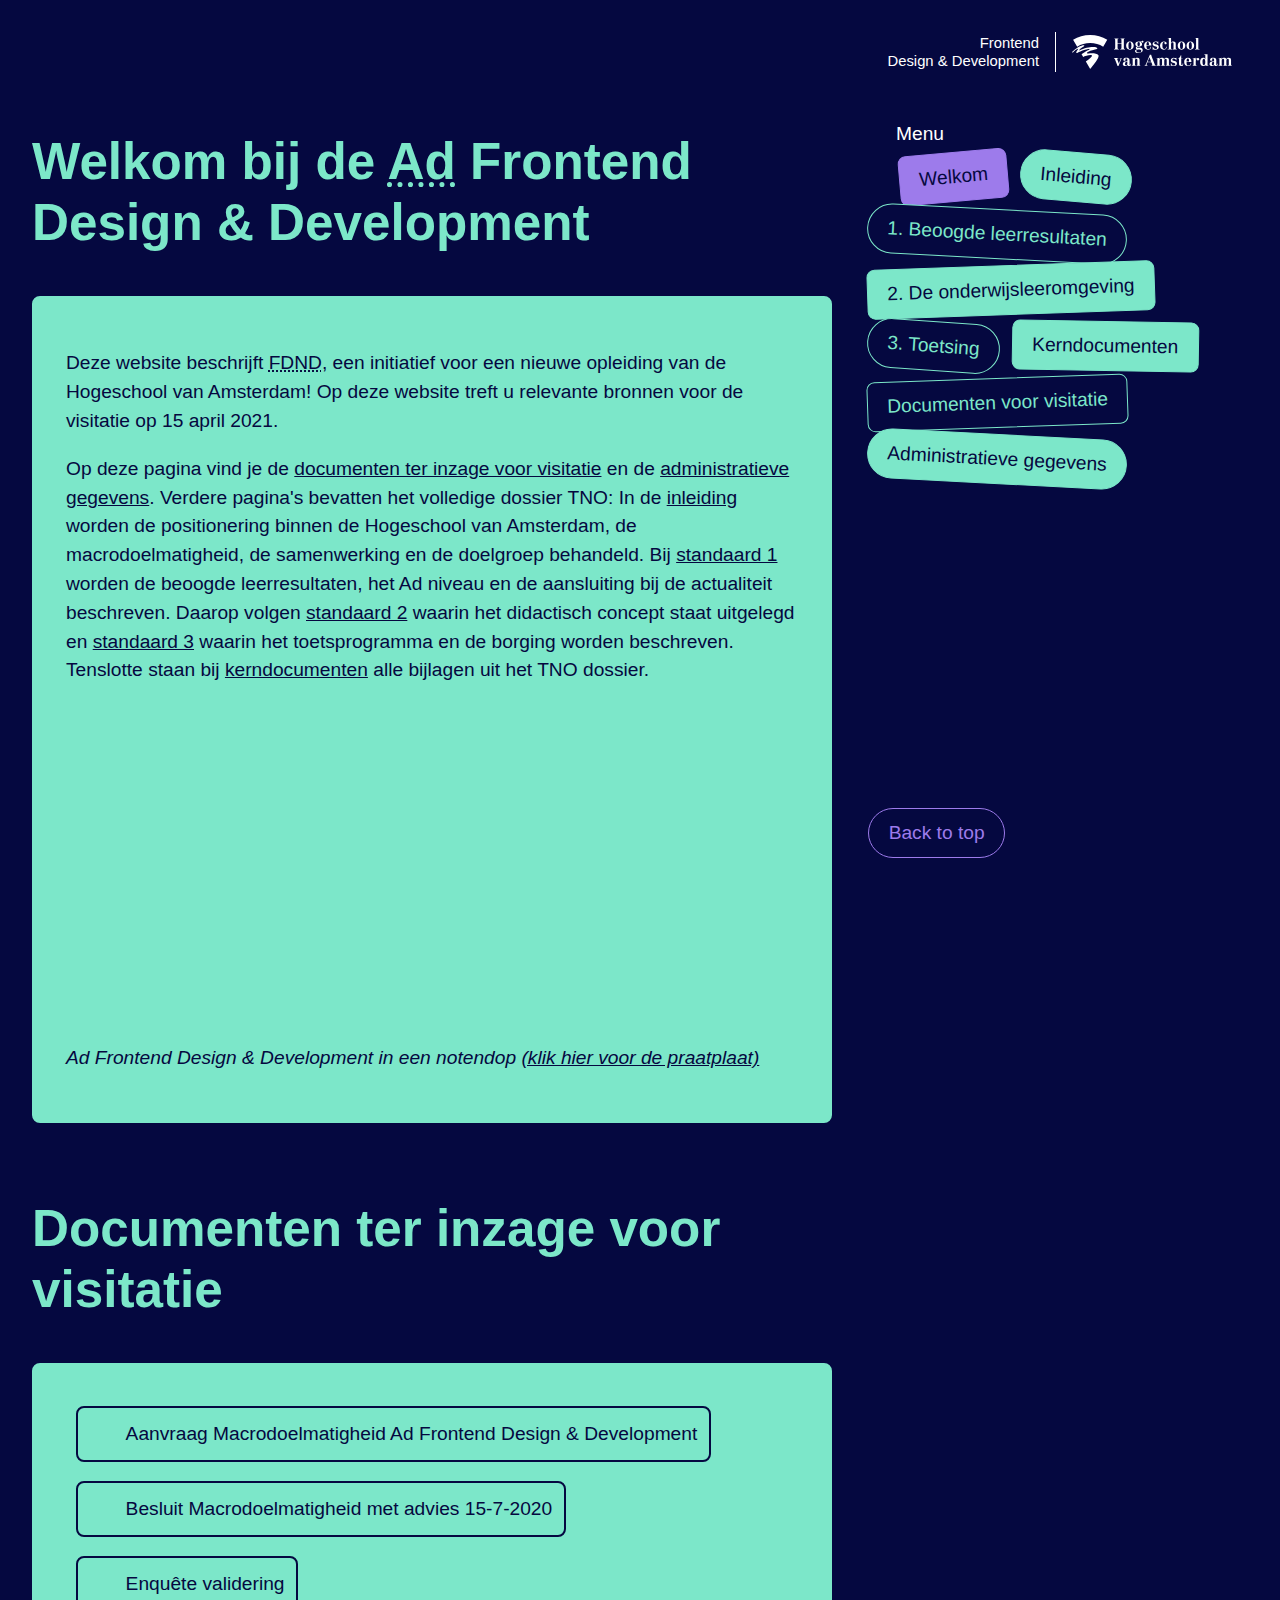
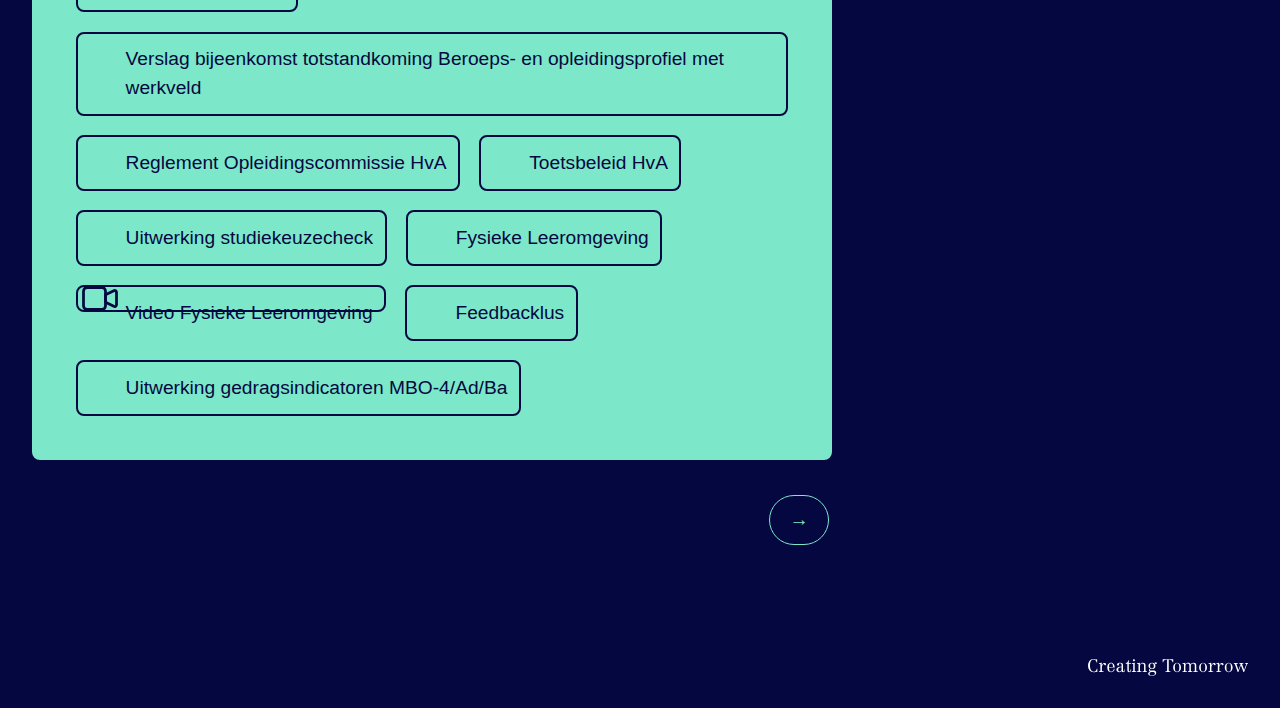
==== commit 59392ba8: "Update index.html" ====
--- a/index.html
+++ b/index.html
@@ -77,7 +77,7 @@
     </article>
 
     <!-- ADMINISTRATIEVE GEGEVENS -->
-    <article id="administratieve-gegevens">
+    <!-- <article id="administratieve-gegevens">
       <h2>Admini&shy;stratieve gegevens</h2>
       <div>
         <div class="scrollable">
@@ -113,7 +113,7 @@
             <tr><th>E-mailadres bij digitale facturering</th><td>digifactuur@hva.nl</td></tr>
           </table>
         </div>
-      </div>
+      </div> -->
 
     </article>
 
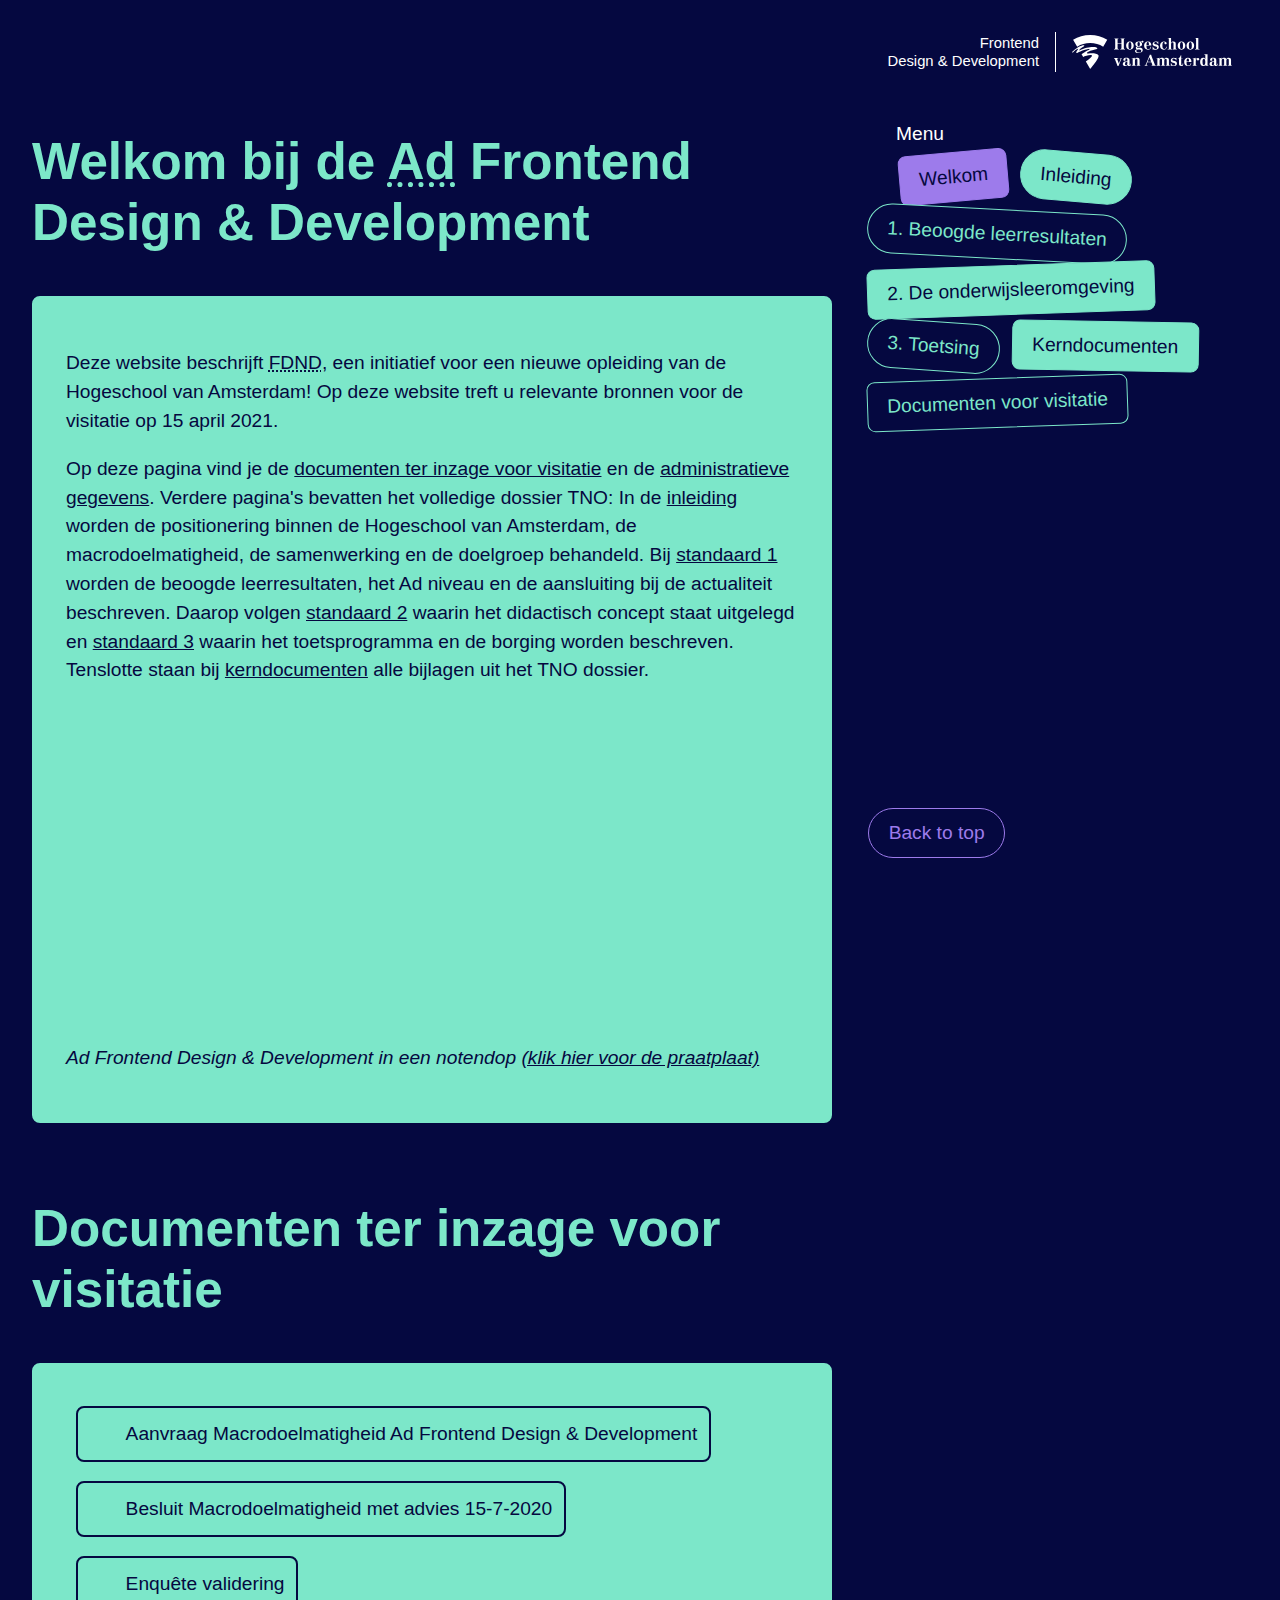
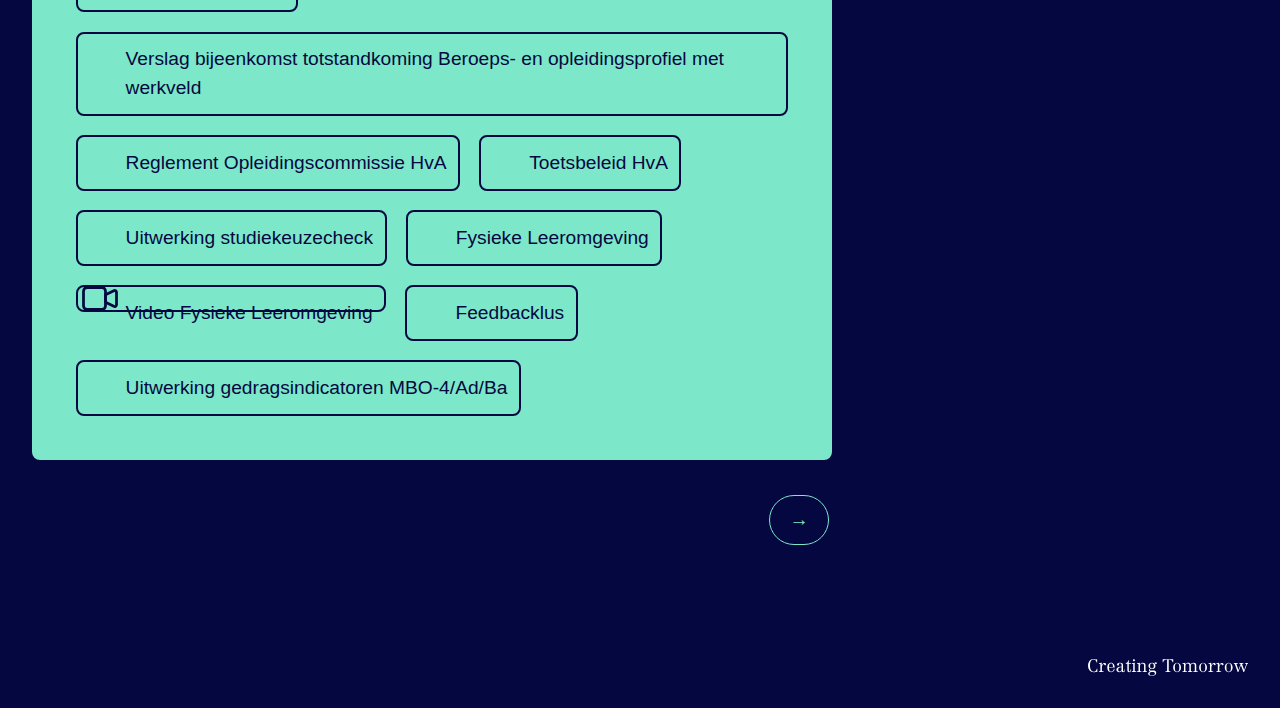
==== commit 0727e5d9: "Removed administrative data.." ====
--- a/index.html
+++ b/index.html
@@ -11,8 +11,6 @@
   <meta property="og:type" content="website">
   <meta property="og:title" content="Ad Frontend Design & Development - Visitatie">
   <meta property="og:description" content="Dé 2 jarige HBO opleiding voor Frontend designers en developers in Amsterdam.">
-  <!-- <link rel="stylesheet" href="https://styleguide.fdnd.nl/public/global.css">
-  <link rel="stylesheet" href="https://styleguide.fdnd.nl/public/header.css"> -->
   <link rel="stylesheet" href="/public/app.css">
 </head>
 <body>
@@ -32,7 +30,6 @@
       <li><a href="toetsing.html">3. Toetsing</a></li>
       <li><a href="kerndocumenten.html">Kerndocumenten</a></li>
       <li><a href="#visitatie">Documenten voor visitatie</a></li>
-      <li><a href="#administratieve-gegevens">Administratieve gegevens</a></li>
     </ul>
     <a href="#">Back to top</a>
   </nav>
@@ -76,47 +73,6 @@
         </div>
     </article>
 
-    <!-- ADMINISTRATIEVE GEGEVENS -->
-    <!-- <article id="administratieve-gegevens">
-      <h2>Admini&shy;stratieve gegevens</h2>
-      <div>
-        <div class="scrollable">
-          <table>
-            <tr><th colspan="2">Deel A</th></tr>
-            <tr><th>Naam instelling</th><td>Hogeschool van Amsterdam</td></tr>
-            <tr><th>Status instelling</th><td>Bekostigd</td></tr>
-            <tr><th>Resultaat instellingstoets kwaliteitszorg</th><td>Positief</td></tr>
-
-            <tr><th colspan="2">Deel B</th></tr>
-            <tr><th>Naam opleiding</th><td>Frontend Design & Development</td></tr>
-            <tr><th>Oriëntatie opleiding</th><td>Hbo</td></tr>
-            <tr><th>Niveau opleiding</th><td>Associate degree</td></tr>
-            <tr><th>Beoogde sector (CROHO)</th><td>Conform andere ict opleidingen in de sector Techniek binnen het domein Creative Technologies.</td></tr>
-            <tr><th>Aantal studiepunten</th><td>120 EC</td></tr>
-            <tr><th>Variant(en)</th><td>Voltijd</td></tr>
-            <tr><th>Afstudeerrichting(en)</th><td>Geen</td></tr>
-            <tr><th>Te verlenen graad</th><td>Associate degree</td></tr>
-            <tr><th>Opleidingslocatie(s)</th><td>Amsterdam</td></tr>
-            <tr><th>Onderwijstaal</th><td>Nederlands</td></tr>
-
-            <tr><th colspan="2">Contactpersoon aanvraag</th></tr>
-            <tr><th>Voornaam</th><td>Anneke</td></tr>
-            <tr><th>Achternaam</th><td>Vierhout</td></tr>
-            <tr><th>Telefoonnummer</th><td>+31(0)6 2558 2221</td></tr>
-            <tr><th>E-mailadres</th><td>a.vierhout@hva.nl</td></tr>
-
-            <tr><th colspan="2">Factuuradres</th></tr>
-            <tr><th>Factuuradres</th><td>Postbus 1025 (Facturen dienen digitaal te worden ingediend)</td></tr>
-            <tr><th>Postcode factuuradres</th><td>1000 BA</td></tr>
-            <tr><th>Plaats factuuradres</th><td>Amsterdam</td></tr>
-            <tr><th>Referentie instelling</th><td>Kostenplaats 103401</td></tr>
-            <tr><th>E-mailadres bij digitale facturering</th><td>digifactuur@hva.nl</td></tr>
-          </table>
-        </div>
-      </div> -->
-
-    </article>
-
     <nav id=pagination>
       &nbsp;
       <a href="inleiding.html" title="volgende pagina: Inleiding">&rarr;</a>
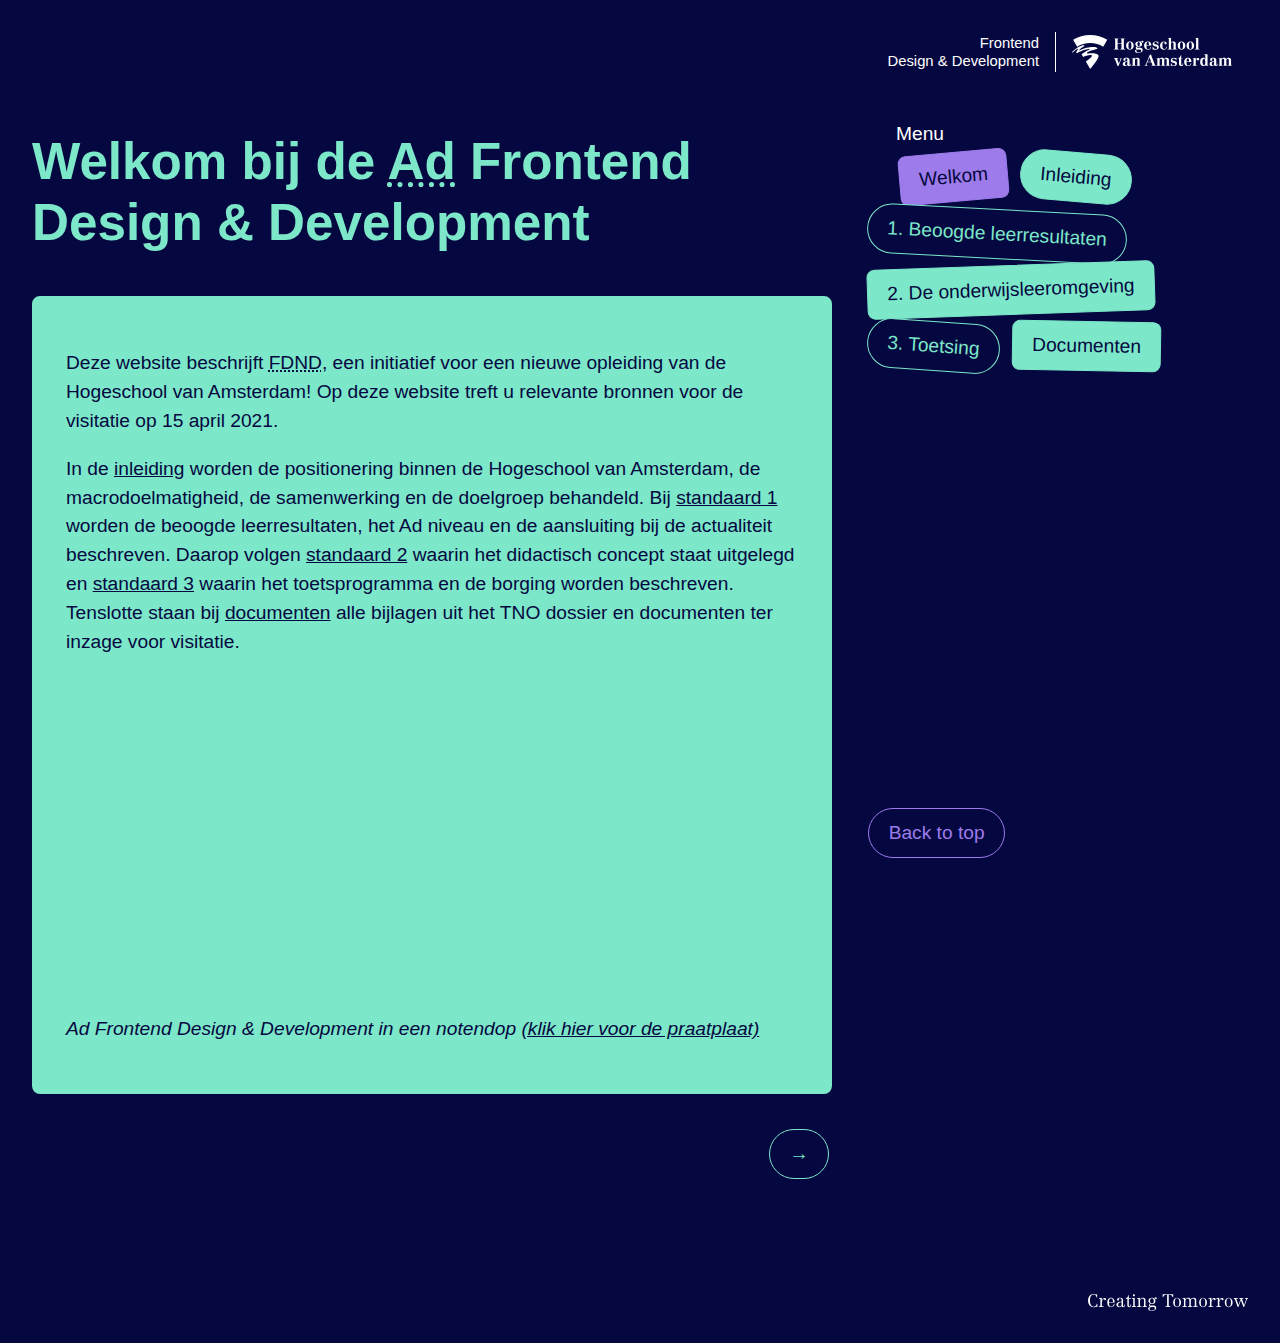
==== commit ca9c289a: "Update index.html" ====
--- a/index.html
+++ b/index.html
@@ -28,8 +28,7 @@
       <li><a href="leerresultaten.html">1. Beoogde leerresultaten</a></li>
       <li><a href="onderwijsleeromgeving.html">2. De onderwijsleeromgeving</a></li>
       <li><a href="toetsing.html">3. Toetsing</a></li>
-      <li><a href="kerndocumenten.html">Kerndocumenten</a></li>
-      <li><a href="#visitatie">Documenten voor visitatie</a></li>
+      <li><a href="documenten.html">Documenten</a></li>
     </ul>
     <a href="#">Back to top</a>
   </nav>
@@ -41,7 +40,7 @@
       <div>
         <p>Deze website beschrijft <abbr title="Frontend Design & Development">FDND</abbr>, een initiatief voor een nieuwe opleiding van de Hogeschool van Amsterdam! Op deze website treft u relevante bronnen voor de visitatie op 15 april 2021.</p>
 
-        <p>Op deze pagina vind je de <a href="#visitatie">documenten ter inzage voor visitatie</a> en de <a href="#administratieve-gegevens">administratieve gegevens</a>. Verdere pagina's bevatten het volledige dossier TNO: In de <a href="inleiding.html">inleiding</a> worden de positionering binnen de Hogeschool van Amsterdam, de macrodoelmatigheid, de samenwerking en de doelgroep behandeld. Bij <a href="leerresultaten.html">standaard 1</a> worden de beoogde leerresultaten, het Ad niveau en de aansluiting bij de actualiteit beschreven. Daarop volgen <a href="onderwijsleeromgeving.html">standaard 2</a> waarin het didactisch concept staat uitgelegd en <a href="toetsting.html">standaard 3</a> waarin het toetsprogramma en de borging worden beschreven. Tenslotte staan bij <a href="kerndocumenten.html">kerndocumenten</a> alle bijlagen uit het TNO dossier.</p>
+        <p>In de <a href="inleiding.html">inleiding</a> worden de positionering binnen de Hogeschool van Amsterdam, de macrodoelmatigheid, de samenwerking en de doelgroep behandeld. Bij <a href="leerresultaten.html">standaard 1</a> worden de beoogde leerresultaten, het Ad niveau en de aansluiting bij de actualiteit beschreven. Daarop volgen <a href="onderwijsleeromgeving.html">standaard 2</a> waarin het didactisch concept staat uitgelegd en <a href="toetsting.html">standaard 3</a> waarin het toetsprogramma en de borging worden beschreven. Tenslotte staan bij <a href="documenten.html">documenten</a> alle bijlagen uit het TNO dossier en documenten ter inzage voor visitatie.</p>
 
         <div class="video-container">
           <iframe width="560" height="315" src="https://www.youtube.com/embed/E86bro4J6zc?modestbranding=1&autohide=1&showinfo=0&controls=0&hl=nl" frameborder="0" allow="accelerometer; autoplay; encrypted-media; gyroscope; picture-in-picture" allowfullscreen></iframe>
@@ -53,25 +52,7 @@
       </div>
     </article>
 
-    <!-- DOCUMENTEN TER INZAGE -->
-    <article id="visitatie">
-      <h2>Documenten ter inzage voor visitatie</h2>
-      <div>
-        <ul>
-          <li><a href="/assets/visitatie/AanvraagMacrodoelmatigheidAdFrontendDesignDevelopment.pdf">Aanvraag Macrodoelmatigheid Ad Frontend Design & Development</a></li>
-          <li><a href="/assets/visitatie/BesluitMacrodoelmatigheidMetAdvies2020-034.pdf">Besluit Macrodoelmatigheid met advies 15-7-2020</a></li>
-          <li><a href="/assets/visitatie/EnqueteWerkveldonderzoek(Responses)FDND.pdf">Enquête validering</a></li>
-          <li><a href="/assets/visitatie/WerkveldsessieBeroepsEnOpleidingsprofielFDND.pdf">Verslag bijeenkomst totstandkoming Beroeps- en opleidingsprofiel met werkveld</a></li>
-          <li><a href="/assets/visitatie/reglement-opleidingscommissie.pdf">Reglement Opleidingscommissie HvA</a></li>
-          <li><a href="/assets/visitatie/toetsbeleid-hva.pdf">Toetsbeleid HvA</a></li>
-          <li><a href="/assets/visitatie/StudiekeuzecheckFDND.pdf">Uitwerking studiekeuzecheck</a></li>
-          <li><a href="/assets/visitatie/FysiekeLeeromgevingFDND.pdf">Fysieke Leeromgeving</a></li>
-          <li><a class="video" href="/assets/visitatie/FysiekeLeeromgevingLBW.mp4">Video Fysieke Leeromgeving</a></li>
-          <li><a href="/assets/visitatie/FeedbacklusFDND.pdf">Feedbacklus</a></li>
-          <li><a href="/assets/visitatie/mbo-ad-ba_voor_website_midres.pdf">Uitwerking gedragsindicatoren MBO-4/Ad/Ba</a></li>
-        </ul>
-        </div>
-    </article>
+  
 
     <nav id=pagination>
       &nbsp;
